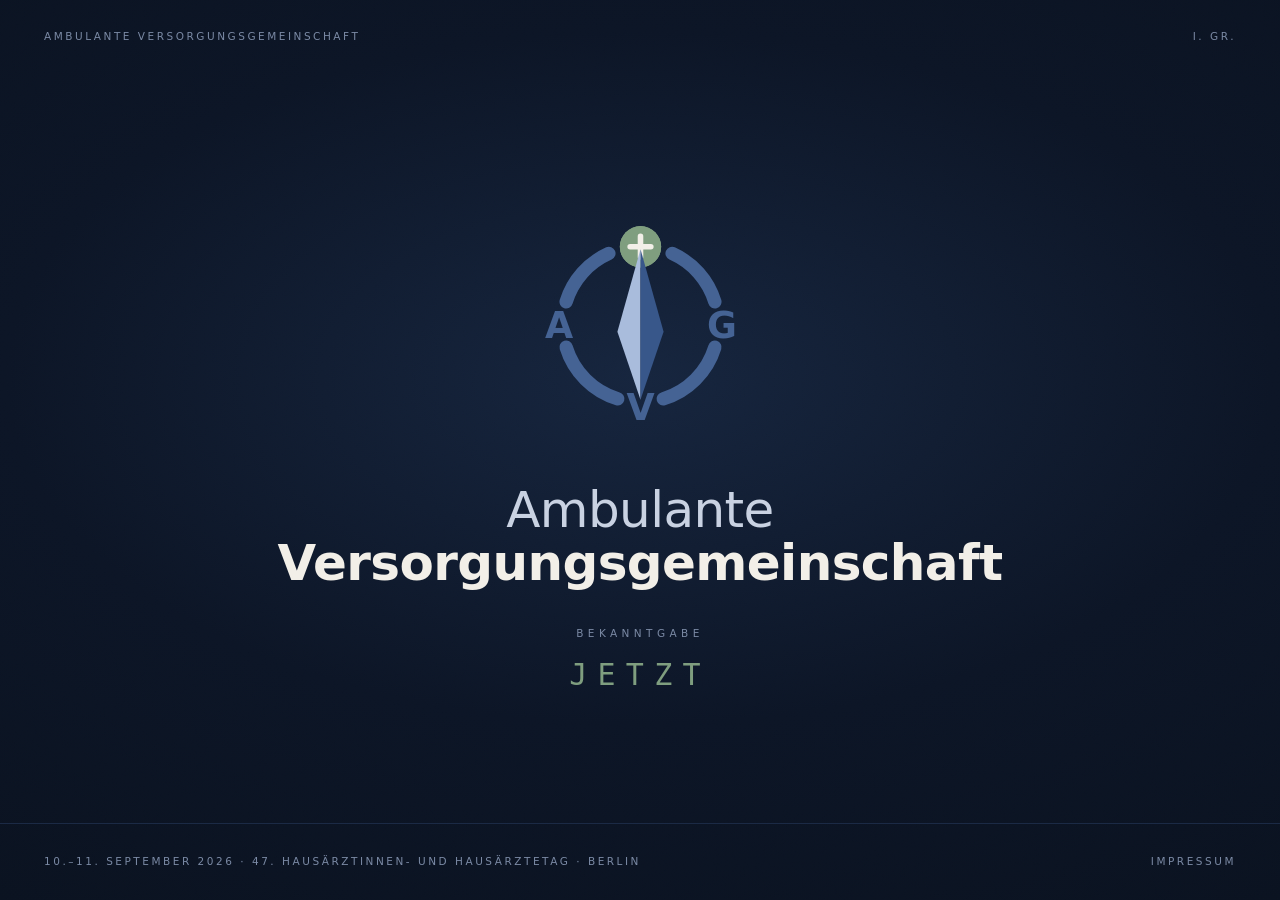
==== index.html @ 8fa72a60 "Deployment auf GitHub Pages, Vorschau-URLs angepasst Co-Authored-By: Claude Opus 5 <noreply@anthropi" ====
<!DOCTYPE html>
<html lang="de">
<head>
<meta charset="utf-8">
<meta name="viewport" content="width=device-width, initial-scale=1, viewport-fit=cover">
<title>Ambulante Versorgungsgemeinschaft</title>
<meta name="description" content="10. September 2026, Berlin.">
<meta name="theme-color" content="#0C1526">
<link rel="icon" href="favicon.svg" type="image/svg+xml">
<meta property="og:title" content="Ambulante Versorgungsgemeinschaft">
<meta property="og:description" content="10. September 2026, Berlin.">
<meta property="og:type" content="website">
<meta property="og:locale" content="de_DE">
<meta property="og:url" content="https://floyet89.github.io/avg-landing/">
<meta property="og:image" content="https://floyet89.github.io/avg-landing/og.png">
<meta property="og:image:width" content="1200">
<meta property="og:image:height" content="630">
<meta name="twitter:card" content="summary_large_image">
<style>
  :root{
    --navy-950:#0A1220;
    --navy-900:#0C1526;
    --navy-800:#132038;
    --navy-700:#1E3050;
    --navy-600:#2C4670;
    --steel:#6E86AE;
    --green:#7F9E7F;
    --cream:#F2EFE8;
    --dim:#7B8AA5;
    --rule:#1B2A45;
  }

  *{box-sizing:border-box;margin:0;padding:0}

  html{-webkit-text-size-adjust:100%}

  body{
    min-height:100dvh;
    background:var(--navy-900);
    color:var(--cream);
    font-family:system-ui,-apple-system,"Segoe UI",Roboto,"Helvetica Neue",Arial,sans-serif;
    display:flex;flex-direction:column;
    overflow-x:hidden;
    -webkit-font-smoothing:antialiased;
  }

  /* Vignette + Papierkorn, komplett lokal */
  body::before{
    content:"";position:fixed;inset:0;pointer-events:none;z-index:0;
    background:radial-gradient(ellipse 90% 70% at 50% 42%, #16253E 0%, var(--navy-900) 55%, var(--navy-950) 100%);
  }
  body::after{
    content:"";position:fixed;inset:0;pointer-events:none;z-index:1;
    opacity:.05;mix-blend-mode:overlay;
    background-image:url("data:image/svg+xml,%3Csvg xmlns='http://www.w3.org/2000/svg' width='160' height='160'%3E%3Cfilter id='n'%3E%3CfeTurbulence type='fractalNoise' baseFrequency='.9' numOctaves='3'/%3E%3C/filter%3E%3Crect width='160' height='160' filter='url(%23n)'/%3E%3C/svg%3E");
  }

  .meta{
    position:relative;z-index:2;
    display:flex;align-items:baseline;justify-content:space-between;gap:16px;
    padding:clamp(16px,3vw,30px) clamp(16px,4vw,44px);
    font-size:clamp(8.5px,1.05vw,10.5px);
    letter-spacing:.24em;text-transform:uppercase;color:var(--dim);
  }
  .meta a{color:inherit;text-decoration:none;border-bottom:1px solid transparent;transition:color .25s,border-color .25s}
  .meta a:hover,.meta a:focus-visible{color:var(--cream);border-bottom-color:var(--navy-600)}
  footer.meta{border-top:1px solid var(--rule);margin-top:auto;gap:26px}
  footer .ev{line-height:1.5}
  @media (min-width:861px){ footer .ev{white-space:nowrap} }
  .imp-btn{
    background:none;border:0;padding:0;cursor:pointer;color:inherit;
    font:inherit;font-size:inherit;letter-spacing:.24em;text-transform:uppercase;
    border-bottom:1px solid transparent;transition:color .25s,border-color .25s;white-space:nowrap;
  }
  .imp-btn:hover,.imp-btn:focus-visible{color:var(--cream);border-bottom-color:var(--navy-600)}

  .egg{cursor:pointer;transition:color .25s}
  .egg:hover{color:var(--steel)}

  main{
    position:relative;z-index:2;
    flex:1;display:flex;flex-direction:column;align-items:center;justify-content:center;
    gap:clamp(22px,4.2vh,44px);
    padding:clamp(20px,5vh,56px) 20px;
    text-align:center;
  }

  /* ---------- Kompass ---------- */
  .mark{width:clamp(172px,27vh,268px);height:auto;display:block;overflow:visible}
  .needle{transform-origin:100px 100px;animation:seek 9s ease-in-out infinite;cursor:pointer}
  .needle:hover .n-r{fill:#5A7FB8}
  @keyframes seek{
    0%,100%{transform:rotate(37deg)}
    28%{transform:rotate(43deg)}
    54%{transform:rotate(34.5deg)}
    76%{transform:rotate(40deg)}
  }
  .needle.spin{animation:spin 1.5s cubic-bezier(.14,.72,.16,1) 1 forwards}
  @keyframes spin{
    from{transform:rotate(37deg)}
    to{transform:rotate(1117deg)}
  }
  .plus-halo{transform-origin:100px 36px;animation:pulse 4.5s ease-in-out infinite}
  @keyframes pulse{
    0%,100%{opacity:.16;transform:scale(1)}
    50%{opacity:0;transform:scale(1.75)}
  }

  /* ---------- Wortmarke ---------- */
  .wordmark{
    line-height:1.06;letter-spacing:-.012em;
    font-size:clamp(25px,5.6vw,50px);
  }
  .wordmark .thin{display:block;font-weight:300;color:#C9D2E2}
  .wordmark .bold{display:block;font-weight:700;color:var(--cream)}

  /* ---------- Countdown ---------- */
  .label{
    font-size:clamp(8.5px,1.15vw,10.5px);letter-spacing:.42em;text-transform:uppercase;
    color:var(--dim);margin-bottom:clamp(12px,2vh,20px);
  }
  .clock{display:flex;align-items:flex-start;justify-content:center;gap:clamp(10px,2.6vw,30px)}
  .unit{display:flex;flex-direction:column;align-items:center;gap:9px;min-width:clamp(50px,9vw,86px)}
  .unit .num{
    font-family:ui-monospace,"Cascadia Mono","Segoe UI Mono","Roboto Mono",Menlo,Consolas,monospace;
    font-size:clamp(34px,8.2vw,74px);font-weight:400;
    letter-spacing:.02em;line-height:1;color:var(--cream);
    font-variant-numeric:tabular-nums;
  }
  .unit .cap{
    font-size:clamp(7.5px,1vw,9.5px);letter-spacing:.3em;text-transform:uppercase;color:var(--dim);
  }
  .sep{
    font-family:ui-monospace,monospace;
    font-size:clamp(28px,6.4vw,58px);line-height:1.05;color:var(--navy-600);
    align-self:flex-start;
  }
  .done{
    font-family:ui-monospace,monospace;letter-spacing:.34em;text-transform:uppercase;
    font-size:clamp(15px,3.4vw,30px);color:var(--green);
  }

  /* ---------- Overlays ---------- */
  .veil{
    position:fixed;inset:0;z-index:20;
    display:flex;align-items:center;justify-content:center;padding:20px;
    background:#060B14E6;
    opacity:0;visibility:hidden;transition:opacity .5s ease,visibility .5s;
  }
  .veil.on{opacity:1;visibility:visible}
  .veil .close{
    position:absolute;top:18px;right:20px;
    background:none;border:0;color:var(--dim);cursor:pointer;font:inherit;
    font-size:10px;letter-spacing:.24em;text-transform:uppercase;padding:8px;
  }
  .veil .close:hover{color:var(--cream)}

  /* Impressum-Panel */
  .panel{
    width:min(560px,100%);background:#101C31;border:1px solid #24375A;
    padding:clamp(28px,5vw,46px);
    transform:translateY(14px);transition:transform .5s cubic-bezier(.2,.8,.25,1);
    max-height:86vh;overflow-y:auto;text-align:left;
  }
  .veil.on .panel{transform:none}
  .panel h2{
    font-size:11px;font-weight:600;letter-spacing:.34em;text-transform:uppercase;
    color:var(--green);margin-bottom:26px;
  }
  .panel dl{display:grid;grid-template-columns:minmax(96px,auto) 1fr;gap:14px 22px;font-size:14px;line-height:1.6}
  .panel dt{
    font-size:9.5px;letter-spacing:.22em;text-transform:uppercase;color:var(--dim);
    padding-top:4px;
  }
  .panel dd{color:#D4DCE9}
  .panel .fine{
    margin-top:26px;padding-top:18px;border-top:1px solid #1E3050;
    font-size:12.5px;line-height:1.7;color:var(--dim);
  }
  .ph{
    display:inline-block;border-bottom:1px dashed #4A5F85;color:#93A8CB;
    font-family:ui-monospace,"Cascadia Mono",Consolas,monospace;font-size:.9em;
  }

  /* Geschwärzte Akte */
  .akte{
    width:min(660px,100%);background:var(--cream);color:#1A1A18;
    padding:clamp(26px,5vw,52px);
    font-family:Georgia,"Times New Roman",serif;font-size:clamp(14px,2.2vw,17px);line-height:2.1;
    box-shadow:0 30px 90px #0009;
    transform:translateY(14px) scale(.985);transition:transform .5s cubic-bezier(.2,.8,.25,1);
    max-height:86vh;overflow-y:auto;
  }
  .veil.on .akte{transform:none}
  .akte .head{
    display:flex;justify-content:space-between;gap:14px;
    font-family:ui-monospace,monospace;font-size:9.5px;letter-spacing:.22em;text-transform:uppercase;
    color:#6B6B63;border-bottom:1px solid #CFC9BB;padding-bottom:12px;margin-bottom:clamp(20px,3.4vw,32px);line-height:1.6;
  }
  .akte .foot{
    font-family:ui-monospace,monospace;font-size:9.5px;letter-spacing:.22em;text-transform:uppercase;
    color:#8C8579;border-top:1px solid #CFC9BB;padding-top:12px;margin-top:clamp(20px,3.4vw,32px);line-height:1.6;
  }
  .akte p+p{margin-top:1.1em}
  .rd{
    display:inline-block;position:relative;cursor:pointer;
    background:#12120F;color:transparent;border-radius:1px;
    padding:0 .28em;user-select:none;transition:background .45s ease,color .45s ease;
  }
  .rd:hover{background:#2E2E27}
  .rd.open{background:transparent;color:#1A1A18;cursor:default}

  /* Wartemarke */
  .ticket{
    width:min(430px,100%);background:var(--cream);color:#1A1A18;
    padding:clamp(24px,5vw,38px) clamp(20px,4vw,34px) clamp(18px,3vw,26px);
    text-align:center;box-shadow:0 30px 90px #0009;
    transform:translateY(-40px);transition:transform .6s cubic-bezier(.2,.9,.25,1);
    position:relative;
  }
  .veil.on .ticket{transform:none}
  .ticket::before,.ticket::after{
    content:"";position:absolute;top:50%;width:26px;height:26px;
    background:var(--navy-950);border-radius:50%;transform:translateY(-50%);
  }
  .ticket::before{left:-13px}
  .ticket::after{right:-13px}
  .ticket .t-top{font-family:ui-monospace,monospace;font-size:9.5px;letter-spacing:.26em;text-transform:uppercase;color:#7A736A}
  .ticket .t-nr{font-family:Georgia,"Times New Roman",serif;font-size:clamp(52px,13vw,76px);line-height:1.1;color:#A8322A;margin:.1em 0 .16em}
  .ticket .t-sub{font-family:ui-monospace,monospace;font-size:9.5px;letter-spacing:.26em;text-transform:uppercase;color:#7A736A}
  .ticket .t-cd{font-family:ui-monospace,monospace;font-size:clamp(12px,2.9vw,15px);letter-spacing:.13em;margin:.85em 0 .3em;color:#1A1A18}
  .ticket .t-date{font-family:ui-monospace,monospace;font-size:10px;letter-spacing:.2em;color:#7A736A}
  .ticket .code{
    display:flex;gap:2px;justify-content:center;align-items:flex-end;height:38px;margin-top:20px;
    border-top:1px dashed #C6BFB1;padding-top:18px;
  }
  .ticket .code i{display:block;background:#1A1A18;width:2px;height:100%}

  @media (max-width:560px){
    .clock{gap:6px}
    .sep{display:none}
    .unit{min-width:0;flex:1}
    footer.meta{flex-direction:column;align-items:flex-start;gap:7px}
    .akte{line-height:1.95}
  }

  @media (prefers-reduced-motion:reduce){
    .needle,.plus-halo{animation:none}
    .needle{transform:rotate(37deg)}
    *{transition-duration:.01ms!important}
  }
</style>
</head>
<body>

<header class="meta">
  <span>Ambulante Versorgungsgemeinschaft</span>
  <span>i.&nbsp;Gr.</span>
</header>

<main>

  <svg class="mark" viewBox="0 0 200 200" xmlns="http://www.w3.org/2000/svg" role="img" aria-label="Logo der Ambulanten Versorgungsgemeinschaft: ein Kompass, dessen Ring die Buchstaben A, V und G sowie ein grünes Pluszeichen trägt.">
    <g fill="none" stroke="#456394" stroke-width="11" stroke-linecap="round">
      <path d="M126.03 41.53 A64 64 0 0 1 161.20 81.29"/>
      <path d="M161.20 118.71 A64 64 0 0 1 118.71 161.20"/>
      <path d="M81.29 161.20 A64 64 0 0 1 38.80 118.71"/>
      <path d="M38.80 81.29 A64 64 0 0 1 73.97 41.53"/>
    </g>

    <g font-family="system-ui,-apple-system,'Segoe UI',Arial,sans-serif" font-weight="600"
       font-size="30" fill="#456394" text-anchor="middle" dominant-baseline="central">
      <text x="33" y="101">A</text>
      <text x="167" y="101">G</text>
      <text x="100" y="168">V</text>
    </g>

    <circle class="plus-halo" cx="100" cy="36" r="17" fill="#7F9E7F"/>
    <circle cx="100" cy="36" r="17" fill="#7F9E7F"/>
    <path d="M100 27.5 V44.5 M91.5 36 H108.5" stroke="#F2EFE8" stroke-width="4.6" stroke-linecap="round"/>

    <g class="needle" id="needle" tabindex="0" role="button"
       aria-label="Kompassnadel — anklicken">
      <path class="n-l" d="M100 38 L81 106 L100 162 Z" fill="#A9BCDC"/>
      <path class="n-r" d="M100 38 L119 106 L100 162 Z" fill="#38578A"/>
    </g>
  </svg>

  <h1 class="wordmark">
    <span class="thin">Ambulante</span>
    <span class="bold">Versorgungs&shy;gemeinschaft</span>
  </h1>

  <div>
    <div class="label" id="cdLabel">Bis zur Bekanntgabe</div>
    <div class="clock" id="clock" role="timer" aria-live="off">
      <div class="unit"><span class="num" id="d">--</span><span class="cap">Tage</span></div>
      <span class="sep">:</span>
      <div class="unit"><span class="num" id="h">--</span><span class="cap">Std</span></div>
      <span class="sep">:</span>
      <div class="unit"><span class="num" id="m">--</span><span class="cap">Min</span></div>
      <span class="sep">:</span>
      <div class="unit"><span class="num" id="s">--</span><span class="cap">Sek</span></div>
    </div>
  </div>

</main>

<footer class="meta">
  <div class="ev">10.–11. September 2026 · <span class="egg" id="egg47" role="button" tabindex="0" title="47">47.</span> Hausärztinnen- und Hausärztetag · Berlin</div>
  <button class="imp-btn" id="impBtn">Impressum</button>
</footer>

<!-- Impressum -->
<div class="veil" id="veilImp" role="dialog" aria-modal="true" aria-labelledby="impH">
  <button class="close" data-close>Schließen</button>
  <div class="panel">
    <h2 id="impH">Impressum</h2>
    <dl>
      <dt>Anbieter</dt>
      <dd>AVG Ambulante Versorgungsgemeinschaft GmbH i.&nbsp;Gr.<br>Ernst-Haeckel-Platz 5/6, 07745 Jena</dd>

      <dt>Geschäftsführer</dt>
      <dd>Christian Schmitz, Florian Bontrup</dd>

      <dt>Register</dt>
      <dd>Eintragung ins Handelsregister beantragt.</dd>

      <dt>Kontakt</dt>
      <dd><span class="ph">[E-Mail-Adresse]</span></dd>
    </dl>
    <p class="fine">
      Diese Seite setzt keine Cookies, misst nichts und lädt nichts von Dritten.
      Beim Aufruf protokolliert der Hoster technisch notwendige Zugriffsdaten
      (Art. 6 Abs. 1 lit. f DSGVO).
    </p>
  </div>
</div>

<!-- Easteregg 1: die geschwärzte Akte -->
<div class="veil" id="veilAkte" role="dialog" aria-modal="true" aria-label="Vertrauliches Dokument">
  <button class="close" data-close>Schließen</button>
  <div class="akte">
    <div class="head"><span>Ambulante Versorgungsgemeinschaft</span><span>Vertraulich</span></div>
    <p>Die <span class="rd">Gemeinschaft</span> zur Entlastung der <span class="rd">Hausarztpraxen</span> wird am <span class="rd">10.09.2026</span> erstmals vorgestellt.</p>
    <p>Alle <span class="rd">weiteren Angaben</span> sind bis dahin unter Verschluss zu halten.</p>
    <p>Ort der Bekanntgabe: <span class="rd">Hausärztetag</span>, Berlin.</p>
    <div class="foot">Freigabe in <span id="akteCd">--:--:--:--</span></div>
  </div>
</div>

<!-- Easteregg 2: die Wartemarke -->
<div class="veil" id="veilTicket" role="dialog" aria-modal="true" aria-label="Wartemarke Nummer 47">
  <button class="close" data-close>Schließen</button>
  <div class="ticket">
    <div class="t-top">Bitte ziehen Sie eine Nummer</div>
    <div class="t-nr">Nr. 47</div>
    <div class="t-sub">Ihr Aufruf erfolgt in</div>
    <div class="t-cd" id="ticketCd">--&nbsp;Tage · --&nbsp;Std · --&nbsp;Min · --&nbsp;Sek</div>
    <div class="t-date">10.09.2026 · 09:00 Uhr</div>
    <div class="code" id="barcode"></div>
  </div>
</div>

<script>
(function(){
  "use strict";

  // Bekanntgabe: 10. September 2026, 09:00 Uhr MESZ
  var TARGET = new Date("2026-09-10T09:00:00+02:00").getTime();

  var el = function(id){ return document.getElementById(id); };
  var pad = function(n){ return String(n).padStart(2,"0"); };

  var d=el("d"), h=el("h"), m=el("m"), s=el("s");
  var clock=el("clock"), label=el("cdLabel");
  var akteCd=el("akteCd"), ticketCd=el("ticketCd");
  var over=false;

  function tick(){
    var left = TARGET - Date.now();

    if(left<=0){
      if(!over){
        over=true;
        clock.innerHTML='<div class="done">Jetzt</div>';
        label.textContent="Bekanntgabe";
      }
      akteCd.textContent="00:00:00:00";
      ticketCd.textContent="Sie sind an der Reihe";
      return;
    }

    var sec=Math.floor(left/1000);
    var dd=Math.floor(sec/86400),
        hh=Math.floor(sec%86400/3600),
        mm=Math.floor(sec%3600/60),
        ss=sec%60;

    d.textContent=pad(dd); h.textContent=pad(hh);
    m.textContent=pad(mm); s.textContent=pad(ss);

    akteCd.textContent=pad(dd)+":"+pad(hh)+":"+pad(mm)+":"+pad(ss);
    ticketCd.innerHTML=dd+" Tage · "+pad(hh)+" Std · "+pad(mm)+" Min · "+pad(ss)+" Sek";
  }
  tick();
  setInterval(tick,1000);

  /* ---------- Overlays ---------- */
  function open(v){
    v.classList.add("on");
    document.body.style.overflow="hidden";
    v.querySelector("[data-close]").focus();
  }
  function shut(v){
    v.classList.remove("on");
    document.body.style.overflow="";
  }
  document.querySelectorAll(".veil").forEach(function(v){
    v.addEventListener("click",function(e){
      if(e.target===v || e.target.hasAttribute("data-close")) shut(v);
    });
  });
  document.addEventListener("keydown",function(e){
    if(e.key==="Escape") document.querySelectorAll(".veil.on").forEach(shut);
  });

  /* ---------- Easteregg 1: Nadel anklicken -> geschwärzte Akte ---------- */
  var needle=el("needle"), veilAkte=el("veilAkte");

  function spin(){
    needle.classList.remove("spin");
    void needle.getBoundingClientRect();
    needle.classList.add("spin");
    setTimeout(function(){ open(veilAkte); },820);
    setTimeout(function(){ needle.classList.remove("spin"); },1700);
  }
  needle.addEventListener("click",spin);
  needle.addEventListener("keydown",function(e){
    if(e.key==="Enter"||e.key===" "){ e.preventDefault(); spin(); }
  });

  // Schwärzungen einzeln aufdecken
  document.querySelectorAll(".rd").forEach(function(r){
    r.addEventListener("click",function(){ r.classList.add("open"); });
  });

  /* ---------- Easteregg 2: "47" tippen oder im Footer antippen ---------- */
  var veilTicket=el("veilTicket");

  // Barcode einmalig, deterministisch aus "AVG47"
  (function(){
    var bar=el("barcode"), seed=4711, html="";
    for(var i=0;i<58;i++){
      seed=(seed*1103515245+12345)%2147483648;
      var w=1+(seed>>16)%3, hgt=55+(seed>>8)%45;
      html+='<i style="width:'+w+'px;height:'+hgt+'%"></i>';
    }
    bar.innerHTML=html;
  })();

  function ticket(){ open(veilTicket); }

  var eggBtn=el("egg47");
  eggBtn.addEventListener("click",ticket);
  eggBtn.addEventListener("keydown",function(e){
    if(e.key==="Enter"||e.key===" "){ e.preventDefault(); ticket(); }
  });

  /* ---------- Impressum ---------- */
  el("impBtn").addEventListener("click",function(){ open(el("veilImp")); });

  var typed="";
  document.addEventListener("keydown",function(e){
    if(e.key.length!==1) return;
    typed=(typed+e.key).slice(-2);
    if(typed==="47"){ typed=""; ticket(); }
  });

  console.log("%cAmbulante Versorgungsgemeinschaft","color:#7F9E7F;font:600 14px system-ui");
  console.log("%cDie Nadel weiß mehr. Und 47 ist keine zufällige Zahl.","color:#6E86AE;font:12px ui-monospace,monospace");
})();
</script>

</body>
</html>
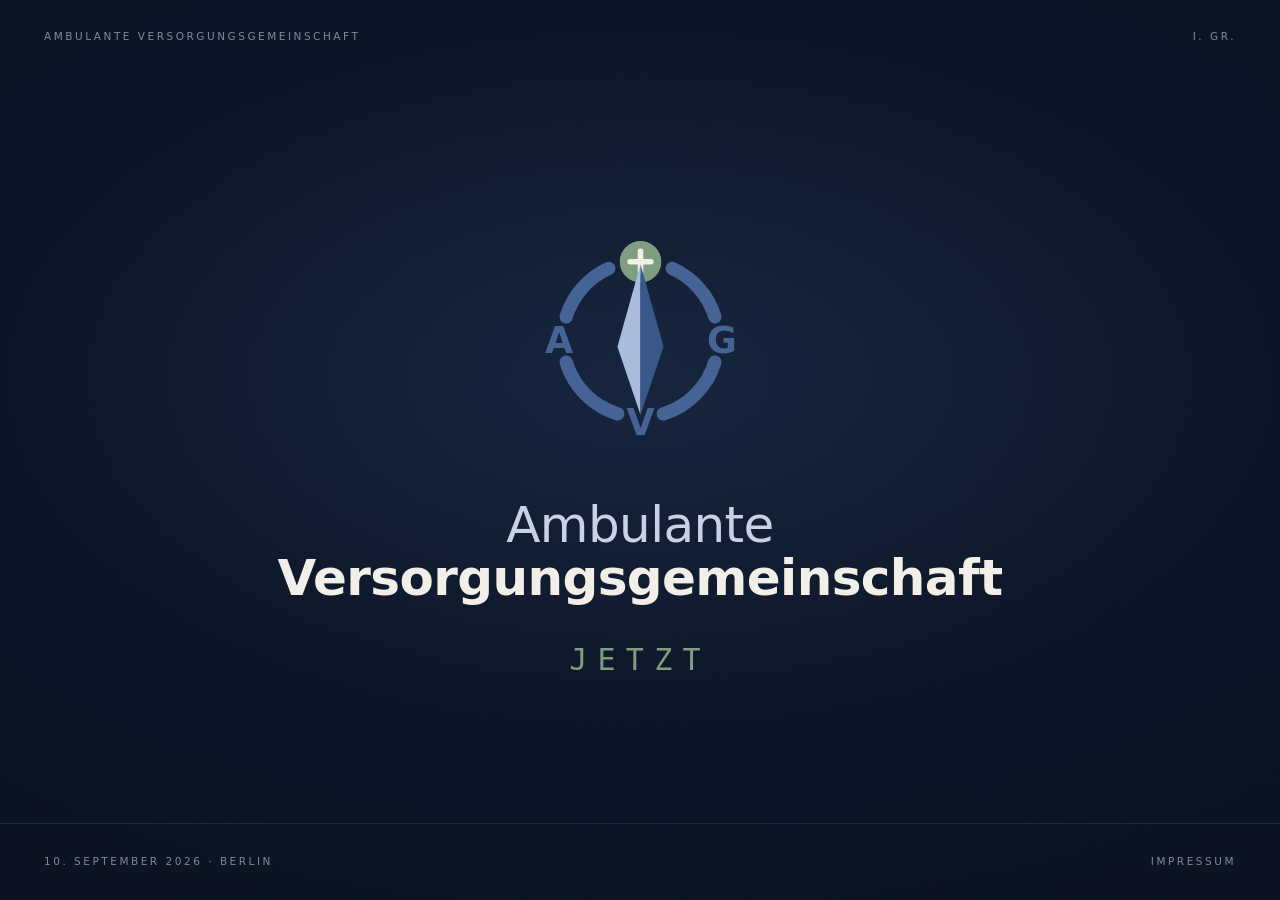
==== commit b9c050b5: "Textänderungen: Label raus, Datum gekürzt, Akte angepasst - "Bis zur Bekanntgabe" entfernt, Countdow" ====
--- a/index.html
+++ b/index.html
@@ -11,8 +11,8 @@
 <meta property="og:description" content="10. September 2026, Berlin.">
 <meta property="og:type" content="website">
 <meta property="og:locale" content="de_DE">
-<meta property="og:url" content="https://floyet89.github.io/avg-landing/">
-<meta property="og:image" content="https://floyet89.github.io/avg-landing/og.png">
+<meta property="og:url" content="https://www.ambulante-versorgungsgemeinschaft.de/">
+<meta property="og:image" content="https://www.ambulante-versorgungsgemeinschaft.de/og.png">
 <meta property="og:image:width" content="1200">
 <meta property="og:image:height" content="630">
 <meta name="twitter:card" content="summary_large_image">
@@ -74,9 +74,6 @@
   }
   .imp-btn:hover,.imp-btn:focus-visible{color:var(--cream);border-bottom-color:var(--navy-600)}
 
-  .egg{cursor:pointer;transition:color .25s}
-  .egg:hover{color:var(--steel)}
-
   main{
     position:relative;z-index:2;
     flex:1;display:flex;flex-direction:column;align-items:center;justify-content:center;
@@ -100,6 +97,7 @@
     from{transform:rotate(37deg)}
     to{transform:rotate(1117deg)}
   }
+  .plus{cursor:pointer}
   .plus-halo{transform-origin:100px 36px;animation:pulse 4.5s ease-in-out infinite}
   @keyframes pulse{
     0%,100%{opacity:.16;transform:scale(1)}
@@ -177,10 +175,8 @@
     margin-top:26px;padding-top:18px;border-top:1px solid #1E3050;
     font-size:12.5px;line-height:1.7;color:var(--dim);
   }
-  .ph{
-    display:inline-block;border-bottom:1px dashed #4A5F85;color:#93A8CB;
-    font-family:ui-monospace,"Cascadia Mono",Consolas,monospace;font-size:.9em;
-  }
+  .panel a{color:#9FB6DC;text-decoration:none;border-bottom:1px solid #2C4670;transition:color .25s,border-color .25s}
+  .panel a:hover,.panel a:focus-visible{color:var(--cream);border-bottom-color:var(--steel)}
 
   /* Geschwärzte Akte */
   .akte{
@@ -209,6 +205,8 @@
   }
   .rd:hover{background:#2E2E27}
   .rd.open{background:transparent;color:#1A1A18;cursor:default}
+  .rd.locked{cursor:default}
+  .rd.locked:hover{background:#12120F}
 
   /* Wartemarke */
   .ticket{
@@ -275,9 +273,11 @@
       <text x="100" y="168">V</text>
     </g>
 
-    <circle class="plus-halo" cx="100" cy="36" r="17" fill="#7F9E7F"/>
-    <circle cx="100" cy="36" r="17" fill="#7F9E7F"/>
-    <path d="M100 27.5 V44.5 M91.5 36 H108.5" stroke="#F2EFE8" stroke-width="4.6" stroke-linecap="round"/>
+    <g class="plus" id="eggPlus" tabindex="0" role="button" aria-label="Pluszeichen im Signet — anklicken">
+      <circle class="plus-halo" cx="100" cy="36" r="17" fill="#7F9E7F"/>
+      <circle cx="100" cy="36" r="17" fill="#7F9E7F"/>
+      <path d="M100 27.5 V44.5 M91.5 36 H108.5" stroke="#F2EFE8" stroke-width="4.6" stroke-linecap="round"/>
+    </g>
 
     <g class="needle" id="needle" tabindex="0" role="button"
        aria-label="Kompassnadel — anklicken">
@@ -292,7 +292,6 @@
   </h1>
 
   <div>
-    <div class="label" id="cdLabel">Bis zur Bekanntgabe</div>
     <div class="clock" id="clock" role="timer" aria-live="off">
       <div class="unit"><span class="num" id="d">--</span><span class="cap">Tage</span></div>
       <span class="sep">:</span>
@@ -307,7 +306,7 @@
 </main>
 
 <footer class="meta">
-  <div class="ev">10.–11. September 2026 · <span class="egg" id="egg47" role="button" tabindex="0" title="47">47.</span> Hausärztinnen- und Hausärztetag · Berlin</div>
+  <div class="ev">10. September 2026 · Berlin</div>
   <button class="imp-btn" id="impBtn">Impressum</button>
 </footer>
 
@@ -327,7 +326,10 @@
       <dd>Eintragung ins Handelsregister beantragt.</dd>
 
       <dt>Kontakt</dt>
-      <dd><span class="ph">[E-Mail-Adresse]</span></dd>
+      <dd>
+        <a href="mailto:info@zollsoft.de">info@zollsoft.de</a><br>
+        <a href="mailto:info@docyet.com">info@docyet.com</a>
+      </dd>
     </dl>
     <p class="fine">
       Diese Seite setzt keine Cookies, misst nichts und lädt nichts von Dritten.
@@ -342,9 +344,9 @@
   <button class="close" data-close>Schließen</button>
   <div class="akte">
     <div class="head"><span>Ambulante Versorgungsgemeinschaft</span><span>Vertraulich</span></div>
-    <p>Die <span class="rd">Gemeinschaft</span> zur Entlastung der <span class="rd">Hausarztpraxen</span> wird am <span class="rd">10.09.2026</span> erstmals vorgestellt.</p>
+    <p>Die <span class="rd">Gemeinschaft</span> zur Entlastung der <span class="rd">ambulanten Versorgung</span> wird am <span class="rd">10.09.2026</span> erstmals vorgestellt.</p>
     <p>Alle <span class="rd">weiteren Angaben</span> sind bis dahin unter Verschluss zu halten.</p>
-    <p>Ort der Bekanntgabe: <span class="rd">Hausärztetag</span>, Berlin.</p>
+    <p>Ort der Bekanntgabe: <span class="rd locked">Hausärztetag</span>, Berlin.</p>
     <div class="foot">Freigabe in <span id="akteCd">--:--:--:--</span></div>
   </div>
 </div>
@@ -373,7 +375,7 @@
   var pad = function(n){ return String(n).padStart(2,"0"); };
 
   var d=el("d"), h=el("h"), m=el("m"), s=el("s");
-  var clock=el("clock"), label=el("cdLabel");
+  var clock=el("clock");
   var akteCd=el("akteCd"), ticketCd=el("ticketCd");
   var over=false;
 
@@ -384,7 +386,6 @@
       if(!over){
         over=true;
         clock.innerHTML='<div class="done">Jetzt</div>';
-        label.textContent="Bekanntgabe";
       }
       akteCd.textContent="00:00:00:00";
       ticketCd.textContent="Sie sind an der Reihe";
@@ -440,8 +441,8 @@
     if(e.key==="Enter"||e.key===" "){ e.preventDefault(); spin(); }
   });
 
-  // Schwärzungen einzeln aufdecken
-  document.querySelectorAll(".rd").forEach(function(r){
+  // Schwärzungen einzeln aufdecken. "locked" bleibt schwarz.
+  document.querySelectorAll(".rd:not(.locked)").forEach(function(r){
     r.addEventListener("click",function(){ r.classList.add("open"); });
   });
 
@@ -461,9 +462,9 @@
 
   function ticket(){ open(veilTicket); }
 
-  var eggBtn=el("egg47");
-  eggBtn.addEventListener("click",ticket);
-  eggBtn.addEventListener("keydown",function(e){
+  var eggPlus=el("eggPlus");
+  eggPlus.addEventListener("click",ticket);
+  eggPlus.addEventListener("keydown",function(e){
     if(e.key==="Enter"||e.key===" "){ e.preventDefault(); ticket(); }
   });
 
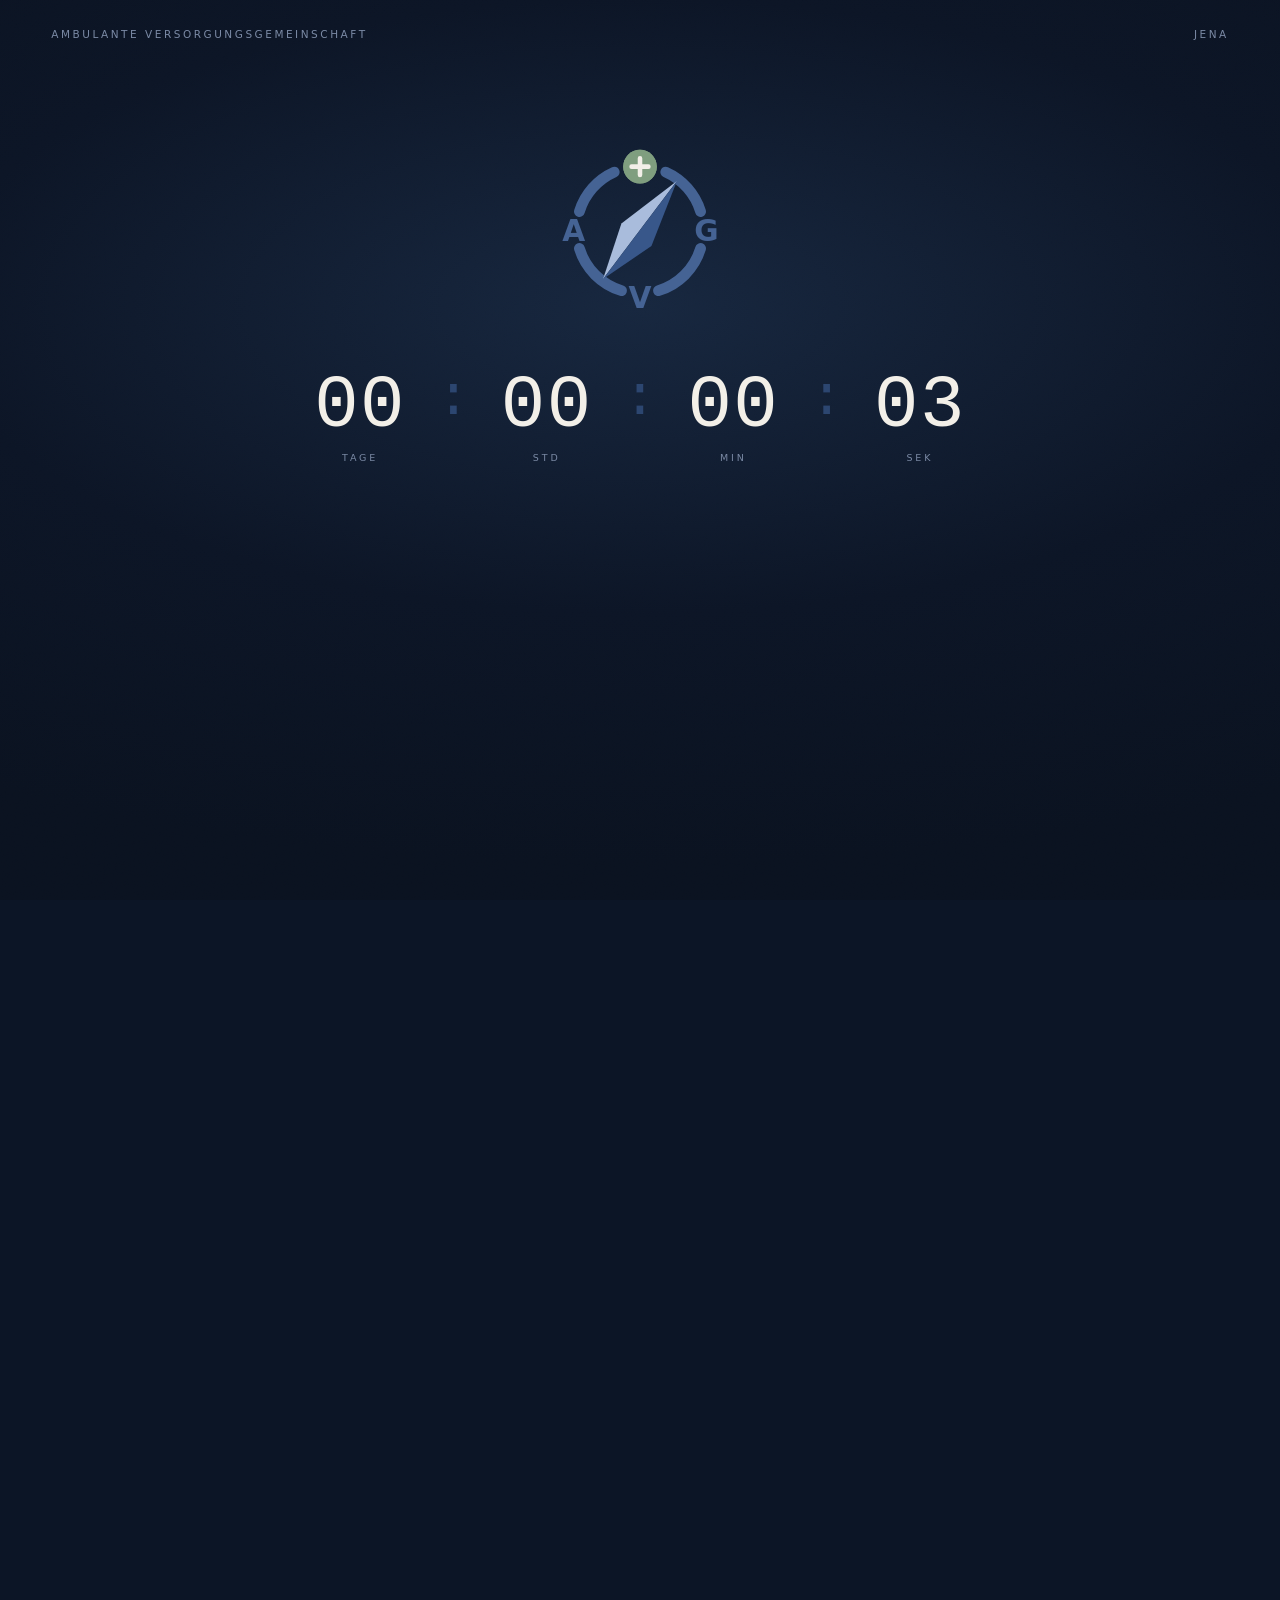
==== commit 31188c69: "Version 2: Countdown auf 11:00, Enthüllung, Glaubenssätze Die Seite rechnet selbst gegen den 10.09.2" ====
--- a/index.html
+++ b/index.html
@@ -4,11 +4,11 @@
 <meta charset="utf-8">
 <meta name="viewport" content="width=device-width, initial-scale=1, viewport-fit=cover">
 <title>Ambulante Versorgungsgemeinschaft</title>
-<meta name="description" content="10. September 2026, Berlin.">
+<meta name="description" content="Wir bauen gemeinsam an der Primärversorgung von morgen.">
 <meta name="theme-color" content="#0C1526">
 <link rel="icon" href="favicon.svg" type="image/svg+xml">
 <meta property="og:title" content="Ambulante Versorgungsgemeinschaft">
-<meta property="og:description" content="10. September 2026, Berlin.">
+<meta property="og:description" content="Wir bauen gemeinsam an der Primärversorgung von morgen.">
 <meta property="og:type" content="website">
 <meta property="og:locale" content="de_DE">
 <meta property="og:url" content="https://www.ambulante-versorgungsgemeinschaft.de/">
@@ -20,18 +20,19 @@
   :root{
     --navy-950:#0A1220;
     --navy-900:#0C1526;
-    --navy-800:#132038;
     --navy-700:#1E3050;
     --navy-600:#2C4670;
     --steel:#6E86AE;
     --green:#7F9E7F;
+    --green-hell:#A8C5A8;
     --cream:#F2EFE8;
     --dim:#7B8AA5;
     --rule:#1B2A45;
+    --card:#101C31;
+    --card-line:#22334F;
   }
 
   *{box-sizing:border-box;margin:0;padding:0}
-
   html{-webkit-text-size-adjust:100%}
 
   body{
@@ -40,33 +41,28 @@
     color:var(--cream);
     font-family:system-ui,-apple-system,"Segoe UI",Roboto,"Helvetica Neue",Arial,sans-serif;
     display:flex;flex-direction:column;
-    overflow-x:hidden;
     -webkit-font-smoothing:antialiased;
   }
-
-  /* Vignette + Papierkorn, komplett lokal */
+  body.laeuft{overflow:hidden;height:100dvh}
+
   body::before{
     content:"";position:fixed;inset:0;pointer-events:none;z-index:0;
-    background:radial-gradient(ellipse 90% 70% at 50% 42%, #16253E 0%, var(--navy-900) 55%, var(--navy-950) 100%);
+    background:radial-gradient(ellipse 100% 62% at 50% 34%, #17273F 0%, var(--navy-900) 55%, var(--navy-950) 100%);
   }
   body::after{
     content:"";position:fixed;inset:0;pointer-events:none;z-index:1;
-    opacity:.05;mix-blend-mode:overlay;
+    opacity:.045;mix-blend-mode:overlay;
     background-image:url("data:image/svg+xml,%3Csvg xmlns='http://www.w3.org/2000/svg' width='160' height='160'%3E%3Cfilter id='n'%3E%3CfeTurbulence type='fractalNoise' baseFrequency='.9' numOctaves='3'/%3E%3C/filter%3E%3Crect width='160' height='160' filter='url(%23n)'/%3E%3C/svg%3E");
   }
 
   .meta{
-    position:relative;z-index:2;
-    display:flex;align-items:baseline;justify-content:space-between;gap:16px;
-    padding:clamp(16px,3vw,30px) clamp(16px,4vw,44px);
+    position:relative;z-index:3;
+    display:flex;align-items:baseline;justify-content:space-between;gap:26px;
+    padding:clamp(16px,3vw,28px) clamp(18px,4vw,52px);
     font-size:clamp(8.5px,1.05vw,10.5px);
     letter-spacing:.24em;text-transform:uppercase;color:var(--dim);
   }
-  .meta a{color:inherit;text-decoration:none;border-bottom:1px solid transparent;transition:color .25s,border-color .25s}
-  .meta a:hover,.meta a:focus-visible{color:var(--cream);border-bottom-color:var(--navy-600)}
-  footer.meta{border-top:1px solid var(--rule);margin-top:auto;gap:26px}
-  footer .ev{line-height:1.5}
-  @media (min-width:861px){ footer .ev{white-space:nowrap} }
+  footer.meta{border-top:1px solid var(--rule);margin-top:auto;transition:opacity .8s ease}
   .imp-btn{
     background:none;border:0;padding:0;cursor:pointer;color:inherit;
     font:inherit;font-size:inherit;letter-spacing:.24em;text-transform:uppercase;
@@ -74,147 +70,201 @@
   }
   .imp-btn:hover,.imp-btn:focus-visible{color:var(--cream);border-bottom-color:var(--navy-600)}
 
-  main{
-    position:relative;z-index:2;
-    flex:1;display:flex;flex-direction:column;align-items:center;justify-content:center;
-    gap:clamp(22px,4.2vh,44px);
-    padding:clamp(20px,5vh,56px) 20px;
-    text-align:center;
-  }
-
-  /* ---------- Kompass ---------- */
-  .mark{width:clamp(172px,27vh,268px);height:auto;display:block;overflow:visible}
-  .needle{transform-origin:100px 100px;animation:seek 9s ease-in-out infinite;cursor:pointer}
-  .needle:hover .n-r{fill:#5A7FB8}
-  @keyframes seek{
+  main{position:relative;z-index:2;flex:1;width:min(1180px,100%);margin:0 auto;padding:0 clamp(18px,4vw,52px)}
+
+  /* ============================== Bühne ============================== */
+  .buehne{
+    min-height:calc(100dvh - 150px);
+    display:flex;flex-direction:column;align-items:center;justify-content:center;
+    text-align:center;gap:clamp(24px,4.5vh,46px);
+    padding:clamp(24px,5vh,50px) 0;
+  }
+
+  .mark{width:clamp(150px,22vh,230px);height:auto;display:block;overflow:visible}
+  .needle{transform-origin:100px 100px;transform:rotate(37deg);animation:suchen 9s ease-in-out infinite}
+  @keyframes suchen{
     0%,100%{transform:rotate(37deg)}
     28%{transform:rotate(43deg)}
     54%{transform:rotate(34.5deg)}
     76%{transform:rotate(40deg)}
   }
-  .needle.spin{animation:spin 1.5s cubic-bezier(.14,.72,.16,1) 1 forwards}
-  @keyframes spin{
-    from{transform:rotate(37deg)}
-    to{transform:rotate(1117deg)}
-  }
-  .plus{cursor:pointer}
-  .plus-halo{transform-origin:100px 36px;animation:pulse 4.5s ease-in-out infinite}
-  @keyframes pulse{
+
+  /* Erst trudeln, dann einrasten: vier Umdrehungen mit kleinem Überschwinger. */
+  .needle.dreht{animation:nadelDreht 2.9s linear forwards}
+  @keyframes nadelDreht{
+    0%  {transform:rotate(37deg)}
+    7%  {transform:rotate(128deg)}
+    18% {transform:rotate(430deg)}
+    34% {transform:rotate(840deg)}
+    52% {transform:rotate(1150deg)}
+    70% {transform:rotate(1330deg)}
+    84% {transform:rotate(1418deg)}
+    92% {transform:rotate(1453deg)}
+    100%{transform:rotate(1440deg)}
+  }
+
+  .plus-gruppe{transform-origin:100px 36px}
+  .plus-halo{transform-origin:100px 36px;animation:atmen 4.5s ease-in-out infinite}
+  @keyframes atmen{
     0%,100%{opacity:.16;transform:scale(1)}
     50%{opacity:0;transform:scale(1.75)}
   }
-
-  /* ---------- Wortmarke ---------- */
-  .wordmark{
-    line-height:1.06;letter-spacing:-.012em;
-    font-size:clamp(25px,5.6vw,50px);
-  }
-  .wordmark .thin{display:block;font-weight:300;color:#C9D2E2}
-  .wordmark .bold{display:block;font-weight:700;color:var(--cream)}
-
-  /* ---------- Countdown ---------- */
-  .label{
-    font-size:clamp(8.5px,1.15vw,10.5px);letter-spacing:.42em;text-transform:uppercase;
-    color:var(--dim);margin-bottom:clamp(12px,2vh,20px);
-  }
-  .clock{display:flex;align-items:flex-start;justify-content:center;gap:clamp(10px,2.6vw,30px)}
-  .unit{display:flex;flex-direction:column;align-items:center;gap:9px;min-width:clamp(50px,9vw,86px)}
-  .unit .num{
+  body.p-fertig .plus-gruppe{cursor:pointer}
+  body.p-schluss .plus-gruppe{animation:plusPuls .9s ease-out 2.55s}
+  @keyframes plusPuls{ 0%{transform:scale(1)} 30%{transform:scale(1.32)} 100%{transform:scale(1)} }
+
+  /* Uhr */
+  .uhr{display:flex;align-items:flex-start;justify-content:center;gap:clamp(10px,2.6vw,30px)}
+  .einheit{display:flex;flex-direction:column;align-items:center;gap:9px;min-width:clamp(50px,9vw,86px)}
+  .zahl{
     font-family:ui-monospace,"Cascadia Mono","Segoe UI Mono","Roboto Mono",Menlo,Consolas,monospace;
-    font-size:clamp(34px,8.2vw,74px);font-weight:400;
-    letter-spacing:.02em;line-height:1;color:var(--cream);
-    font-variant-numeric:tabular-nums;
-  }
-  .unit .cap{
-    font-size:clamp(7.5px,1vw,9.5px);letter-spacing:.3em;text-transform:uppercase;color:var(--dim);
-  }
-  .sep{
-    font-family:ui-monospace,monospace;
-    font-size:clamp(28px,6.4vw,58px);line-height:1.05;color:var(--navy-600);
-    align-self:flex-start;
-  }
-  .done{
-    font-family:ui-monospace,monospace;letter-spacing:.34em;text-transform:uppercase;
-    font-size:clamp(15px,3.4vw,30px);color:var(--green);
-  }
-
-  /* ---------- Overlays ---------- */
+    font-size:clamp(34px,8.2vw,74px);font-weight:400;letter-spacing:.02em;line-height:1;
+    color:var(--cream);font-variant-numeric:tabular-nums;
+  }
+  .zahl.tickt{animation:tick .5s ease-out}
+  @keyframes tick{
+    0%{transform:scale(1.2);color:var(--green-hell)}
+    100%{transform:scale(1);color:var(--cream)}
+  }
+  .kap{font-size:clamp(7.5px,1vw,9.5px);letter-spacing:.3em;text-transform:uppercase;color:var(--dim)}
+  .doppel{
+    font-family:ui-monospace,monospace;font-size:clamp(28px,6.4vw,58px);line-height:1.05;
+    color:var(--navy-600);align-self:flex-start;
+  }
+
+  /* Claim */
+  .claim{
+    font-size:clamp(24px,3.9vw,45px);font-weight:300;line-height:1.24;letter-spacing:-.018em;
+    color:#C9D2E2;max-width:24ch;text-wrap:balance;
+    opacity:0;transform:translateY(14px);
+  }
+  .claim em{font-style:normal;font-weight:700;color:var(--green-hell);letter-spacing:.03em;text-transform:uppercase}
+  .claim b{font-weight:700;color:var(--cream)}
+  .uhr,.claim{transition:opacity .7s ease,transform .7s cubic-bezier(.2,.8,.25,1)}
+
+  .weiter{
+    font-size:10px;letter-spacing:.26em;text-transform:uppercase;color:var(--dim);
+    opacity:0;transition:opacity .8s ease;
+    display:flex;flex-direction:column;align-items:center;gap:10px;
+  }
+
+  body:not(.p-claim):not(.p-fertig) .claim{opacity:0;transform:translateY(14px);pointer-events:none}
+  body.p-claim .claim,body.p-fertig .claim{opacity:1;transform:none}
+  body.p-claim .uhr,body.p-fertig .uhr{opacity:0;transform:translateY(-10px);position:absolute;pointer-events:none}
+  body.p-fertig .weiter{opacity:1}
+
+  .inhalt{opacity:0;transform:translateY(22px);transition:opacity .9s ease,transform .9s cubic-bezier(.2,.8,.25,1)}
+  body.p-fertig .inhalt{opacity:1;transform:none}
+  body:not(.p-fertig) .inhalt{pointer-events:none}
+  body:not(.p-fertig) footer.meta{opacity:0;pointer-events:none}
+
+  .blitz{position:fixed;inset:0;z-index:4;pointer-events:none;background:#A8C5A8;opacity:0;mix-blend-mode:screen}
+  body.p-schluss .blitz{animation:blitzen 1.2s ease-out 2.4s}
+  @keyframes blitzen{ 0%{opacity:0} 22%{opacity:.13} 100%{opacity:0} }
+
+  /* ===================== Die Raute als Stilelement ===================== */
+  /* Dieselbe Silhouette wie die Kompassnadel. Ein Klick lässt sie drehen. */
+  .raute{
+    display:block;width:13px;height:23px;
+    background:var(--green);
+    clip-path:polygon(50% 0%, 100% 64%, 50% 100%, 0% 64%);
+    cursor:pointer;
+    transition:transform .9s cubic-bezier(.18,.75,.2,1), background .3s ease;
+  }
+  .raute:hover{background:var(--green-hell)}
+
+  /* ============================= Fragen ============================= */
+  .fragen{padding:clamp(40px,8vh,88px) 0 clamp(30px,5vh,54px)}
+  .fragen-kopf{
+    font-size:clamp(8.5px,1.05vw,10.5px);letter-spacing:.34em;text-transform:uppercase;
+    color:var(--green);margin-bottom:clamp(22px,3.6vh,34px);text-align:center;
+  }
+  .gitter{display:grid;grid-template-columns:repeat(3,1fr);gap:clamp(12px,1.5vw,18px)}
+  @media (max-width:940px){ .gitter{grid-template-columns:repeat(2,1fr)} }
+  @media (max-width:620px){ .gitter{grid-template-columns:1fr} }
+
+  .kachel{
+    display:flex;flex-direction:column;
+    background:var(--card);border:1px solid var(--card-line);
+    padding:clamp(22px,2.3vw,30px);
+    transition:border-color .3s ease,background .3s ease,transform .3s ease;
+  }
+  .kachel:hover{border-color:#3A5480;background:#12203A;transform:translateY(-3px)}
+  .kachel:hover .glaube{color:var(--cream)}
+  .frage{font-size:clamp(16px,1.6vw,19px);line-height:1.38;color:var(--cream);letter-spacing:-.006em}
+  .antwortblock{margin-top:auto;padding-top:clamp(16px,2vw,22px)}
+  .antwortblock .raute{margin-bottom:14px}
+  .glaube{font-size:clamp(13.5px,1.35vw,15.5px);line-height:1.6;color:#9FB0CA;transition:color .3s ease}
+
+  .kachel-offen{border-color:#3A5480;background:#12203A;grid-column:span 2}
+  @media (max-width:620px){ .kachel-offen{grid-column:span 1} }
+  .mitmach{margin-top:auto;padding-top:clamp(16px,2vw,22px);display:flex;flex-direction:column;gap:12px}
+  .mitmach textarea{
+    width:100%;background:var(--navy-900);border:1px solid var(--card-line);border-radius:2px;
+    color:var(--cream);font:inherit;font-size:14px;line-height:1.5;padding:11px 13px;
+    resize:vertical;min-height:76px;transition:border-color .25s;
+  }
+  .mitmach textarea:focus{outline:none;border-color:var(--green)}
+  .mitmach textarea::placeholder{color:#63748F}
+  .mitmach button{
+    align-self:flex-start;background:var(--green);color:#0C1526;border:0;border-radius:2px;
+    font:inherit;font-weight:600;font-size:11.5px;letter-spacing:.16em;text-transform:uppercase;
+    padding:11px 20px;cursor:pointer;transition:background .25s;
+  }
+  .mitmach button:hover{background:var(--green-hell)}
+  .mitmach .hinweis{font-size:11px;line-height:1.5;color:var(--dim)}
+
+  .nachtrag{
+    text-align:center;padding:0 0 clamp(46px,8vh,86px);
+    font-size:clamp(13.5px,1.5vw,16px);line-height:1.75;color:var(--dim);
+  }
+  .koeder{
+    cursor:pointer;color:#9FB0CA;
+    border-bottom:1px dotted #3A5480;transition:color .25s,border-color .25s;
+  }
+  .koeder:hover{color:var(--cream);border-bottom-color:var(--steel)}
+
+  /* ============================ Overlays ============================ */
   .veil{
     position:fixed;inset:0;z-index:20;
     display:flex;align-items:center;justify-content:center;padding:20px;
-    background:#060B14E6;
-    opacity:0;visibility:hidden;transition:opacity .5s ease,visibility .5s;
+    background:#060B14EE;opacity:0;visibility:hidden;
+    transition:opacity .4s ease,visibility .4s;
   }
   .veil.on{opacity:1;visibility:visible}
   .veil .close{
-    position:absolute;top:18px;right:20px;
-    background:none;border:0;color:var(--dim);cursor:pointer;font:inherit;
-    font-size:10px;letter-spacing:.24em;text-transform:uppercase;padding:8px;
+    position:absolute;top:18px;right:20px;background:none;border:0;color:var(--dim);
+    cursor:pointer;font:inherit;font-size:10px;letter-spacing:.24em;text-transform:uppercase;padding:8px;
   }
   .veil .close:hover{color:var(--cream)}
 
-  /* Impressum-Panel */
   .panel{
-    width:min(560px,100%);background:#101C31;border:1px solid #24375A;
-    padding:clamp(28px,5vw,46px);
-    transform:translateY(14px);transition:transform .5s cubic-bezier(.2,.8,.25,1);
-    max-height:86vh;overflow-y:auto;text-align:left;
+    width:min(620px,100%);background:var(--card);border:1px solid #24375A;
+    padding:clamp(26px,4vw,40px);text-align:left;max-height:88vh;overflow-y:auto;
+    transform:translateY(12px);transition:transform .4s cubic-bezier(.2,.8,.25,1);
   }
   .veil.on .panel{transform:none}
   .panel h2{
-    font-size:11px;font-weight:600;letter-spacing:.34em;text-transform:uppercase;
-    color:var(--green);margin-bottom:26px;
-  }
-  .panel dl{display:grid;grid-template-columns:minmax(96px,auto) 1fr;gap:14px 22px;font-size:14px;line-height:1.6}
-  .panel dt{
-    font-size:9.5px;letter-spacing:.22em;text-transform:uppercase;color:var(--dim);
-    padding-top:4px;
-  }
+    font-size:10.5px;font-weight:600;letter-spacing:.32em;text-transform:uppercase;
+    color:var(--green);margin-bottom:22px;
+  }
+  .panel dl{display:grid;grid-template-columns:minmax(88px,auto) 1fr;gap:10px 20px;font-size:13.5px;line-height:1.55}
+  .panel dt{font-size:9px;letter-spacing:.2em;text-transform:uppercase;color:var(--dim);padding-top:3px}
   .panel dd{color:#D4DCE9}
-  .panel .fine{
-    margin-top:26px;padding-top:18px;border-top:1px solid #1E3050;
-    font-size:12.5px;line-height:1.7;color:var(--dim);
-  }
-  .panel a{color:#9FB6DC;text-decoration:none;border-bottom:1px solid #2C4670;transition:color .25s,border-color .25s}
-  .panel a:hover,.panel a:focus-visible{color:var(--cream);border-bottom-color:var(--steel)}
-
-  /* Geschwärzte Akte */
-  .akte{
-    width:min(660px,100%);background:var(--cream);color:#1A1A18;
-    padding:clamp(26px,5vw,52px);
-    font-family:Georgia,"Times New Roman",serif;font-size:clamp(14px,2.2vw,17px);line-height:2.1;
-    box-shadow:0 30px 90px #0009;
-    transform:translateY(14px) scale(.985);transition:transform .5s cubic-bezier(.2,.8,.25,1);
-    max-height:86vh;overflow-y:auto;
-  }
-  .veil.on .akte{transform:none}
-  .akte .head{
-    display:flex;justify-content:space-between;gap:14px;
-    font-family:ui-monospace,monospace;font-size:9.5px;letter-spacing:.22em;text-transform:uppercase;
-    color:#6B6B63;border-bottom:1px solid #CFC9BB;padding-bottom:12px;margin-bottom:clamp(20px,3.4vw,32px);line-height:1.6;
-  }
-  .akte .foot{
-    font-family:ui-monospace,monospace;font-size:9.5px;letter-spacing:.22em;text-transform:uppercase;
-    color:#8C8579;border-top:1px solid #CFC9BB;padding-top:12px;margin-top:clamp(20px,3.4vw,32px);line-height:1.6;
-  }
-  .akte p+p{margin-top:1.1em}
-  .rd{
-    display:inline-block;position:relative;cursor:pointer;
-    background:#12120F;color:transparent;border-radius:1px;
-    padding:0 .28em;user-select:none;transition:background .45s ease,color .45s ease;
-  }
-  .rd:hover{background:#2E2E27}
-  .rd.open{background:transparent;color:#1A1A18;cursor:default}
-  .rd.locked{cursor:default}
-  .rd.locked:hover{background:#12120F}
+  .panel a{color:#9FB6DC;text-decoration:none;border-bottom:1px solid var(--navy-600)}
+  .panel a:hover{color:var(--cream)}
+  .panel .fein{
+    margin-top:22px;padding-top:16px;border-top:1px solid var(--navy-700);
+    font-size:11.5px;line-height:1.65;color:var(--dim);
+  }
+  .panel .fein b{display:block;font-size:9px;letter-spacing:.2em;text-transform:uppercase;margin-bottom:7px;font-weight:600}
 
   /* Wartemarke */
   .ticket{
-    width:min(430px,100%);background:var(--cream);color:#1A1A18;
+    position:relative;width:min(440px,100%);background:var(--cream);color:#1A1A18;
     padding:clamp(24px,5vw,38px) clamp(20px,4vw,34px) clamp(18px,3vw,26px);
     text-align:center;box-shadow:0 30px 90px #0009;
     transform:translateY(-40px);transition:transform .6s cubic-bezier(.2,.9,.25,1);
-    position:relative;
   }
   .veil.on .ticket{transform:none}
   .ticket::before,.ticket::after{
@@ -223,143 +273,164 @@
   }
   .ticket::before{left:-13px}
   .ticket::after{right:-13px}
-  .ticket .t-top{font-family:ui-monospace,monospace;font-size:9.5px;letter-spacing:.26em;text-transform:uppercase;color:#7A736A}
-  .ticket .t-nr{font-family:Georgia,"Times New Roman",serif;font-size:clamp(52px,13vw,76px);line-height:1.1;color:#A8322A;margin:.1em 0 .16em}
-  .ticket .t-sub{font-family:ui-monospace,monospace;font-size:9.5px;letter-spacing:.26em;text-transform:uppercase;color:#7A736A}
-  .ticket .t-cd{font-family:ui-monospace,monospace;font-size:clamp(12px,2.9vw,15px);letter-spacing:.13em;margin:.85em 0 .3em;color:#1A1A18}
-  .ticket .t-date{font-family:ui-monospace,monospace;font-size:10px;letter-spacing:.2em;color:#7A736A}
-  .ticket .code{
-    display:flex;gap:2px;justify-content:center;align-items:flex-end;height:38px;margin-top:20px;
-    border-top:1px dashed #C6BFB1;padding-top:18px;
-  }
-  .ticket .code i{display:block;background:#1A1A18;width:2px;height:100%}
+  .t-top,.t-sub,.t-fuss{font-family:ui-monospace,monospace;font-size:9.5px;letter-spacing:.26em;text-transform:uppercase;color:#7A736A}
+  .t-nr{font-family:Georgia,"Times New Roman",serif;font-size:clamp(50px,12vw,72px);line-height:1.1;color:#A8322A;margin:.08em 0 .14em}
+  .t-ort{font-family:Georgia,"Times New Roman",serif;font-size:clamp(15px,3vw,19px);line-height:1.4;margin:.7em 0 .3em}
+  .t-hinweis{font-size:12.5px;line-height:1.6;color:#4A463F;margin-top:.9em}
+  .code{display:flex;gap:2px;justify-content:center;align-items:flex-end;height:34px;margin-top:18px;border-top:1px dashed #C6BFB1;padding-top:16px}
+  .code i{display:block;background:#1A1A18;width:2px;height:100%}
+
+  /* Easteregg: der Zulauf */
+  .zulauf{position:fixed;inset:0;z-index:24;pointer-events:none;overflow:hidden}
+  .puff{
+    position:absolute;opacity:0;
+    background:#fff;border-radius:10px;padding:10px 14px;
+    box-shadow:0 14px 40px #0006;
+    display:flex;align-items:center;justify-content:center;
+    animation:puffen 2.9s cubic-bezier(.2,.8,.3,1) forwards;
+  }
+  .puff img,.puff svg{display:block;width:100%;height:auto}
+  @keyframes puffen{
+    0%{opacity:0;transform:scale(.3) rotate(-12deg)}
+    16%{opacity:1;transform:scale(1) rotate(0deg)}
+    74%{opacity:1;transform:scale(1) rotate(0deg)}
+    100%{opacity:0;transform:scale(.88) translateY(-20px)}
+  }
+  .ruf{
+    position:absolute;left:50%;top:50%;transform:translate(-50%,-50%);
+    font-size:clamp(30px,6vw,74px);font-weight:700;line-height:1.1;letter-spacing:-.02em;
+    color:var(--cream);text-align:center;white-space:nowrap;
+    opacity:0;animation:rufAuf 2.9s ease-out forwards;
+    padding:clamp(22px,3vw,38px) clamp(28px,5vw,64px);
+    background:rgba(8,14,26,.82);
+    box-shadow:0 20px 70px rgba(6,11,20,.7);
+  }
+  .ruf small{
+    display:block;margin-top:16px;font-size:clamp(12px,1.5vw,17px);font-weight:600;
+    letter-spacing:.28em;text-transform:uppercase;color:var(--green-hell);
+  }
+  @keyframes rufAuf{
+    0%{opacity:0;transform:translate(-50%,-46%)}
+    28%{opacity:1;transform:translate(-50%,-50%)}
+    78%{opacity:1}
+    100%{opacity:0}
+  }
 
   @media (max-width:560px){
-    .clock{gap:6px}
-    .sep{display:none}
-    .unit{min-width:0;flex:1}
     footer.meta{flex-direction:column;align-items:flex-start;gap:7px}
-    .akte{line-height:1.95}
-  }
-
+    .panel dl{grid-template-columns:1fr;gap:3px 0}
+    .panel dt{padding-top:11px}
+  }
   @media (prefers-reduced-motion:reduce){
-    .needle,.plus-halo{animation:none}
-    .needle{transform:rotate(37deg)}
-    *{transition-duration:.01ms!important}
+    *{animation-duration:.01ms!important;transition-duration:.01ms!important}
   }
 </style>
 </head>
-<body>
+<body class="p-zaehlt laeuft">
 
 <header class="meta">
   <span>Ambulante Versorgungsgemeinschaft</span>
-  <span>i.&nbsp;Gr.</span>
+  <span>Jena</span>
 </header>
 
+<div class="blitz" aria-hidden="true"></div>
+
 <main>
-
-  <svg class="mark" viewBox="0 0 200 200" xmlns="http://www.w3.org/2000/svg" role="img" aria-label="Logo der Ambulanten Versorgungsgemeinschaft: ein Kompass, dessen Ring die Buchstaben A, V und G sowie ein grünes Pluszeichen trägt.">
-    <g fill="none" stroke="#456394" stroke-width="11" stroke-linecap="round">
-      <path d="M126.03 41.53 A64 64 0 0 1 161.20 81.29"/>
-      <path d="M161.20 118.71 A64 64 0 0 1 118.71 161.20"/>
-      <path d="M81.29 161.20 A64 64 0 0 1 38.80 118.71"/>
-      <path d="M38.80 81.29 A64 64 0 0 1 73.97 41.53"/>
-    </g>
-
-    <g font-family="system-ui,-apple-system,'Segoe UI',Arial,sans-serif" font-weight="600"
-       font-size="30" fill="#456394" text-anchor="middle" dominant-baseline="central">
-      <text x="33" y="101">A</text>
-      <text x="167" y="101">G</text>
-      <text x="100" y="168">V</text>
-    </g>
-
-    <g class="plus" id="eggPlus" tabindex="0" role="button" aria-label="Pluszeichen im Signet — anklicken">
-      <circle class="plus-halo" cx="100" cy="36" r="17" fill="#7F9E7F"/>
-      <circle cx="100" cy="36" r="17" fill="#7F9E7F"/>
-      <path d="M100 27.5 V44.5 M91.5 36 H108.5" stroke="#F2EFE8" stroke-width="4.6" stroke-linecap="round"/>
-    </g>
-
-    <g class="needle" id="needle" tabindex="0" role="button"
-       aria-label="Kompassnadel — anklicken">
-      <path class="n-l" d="M100 38 L81 106 L100 162 Z" fill="#A9BCDC"/>
-      <path class="n-r" d="M100 38 L119 106 L100 162 Z" fill="#38578A"/>
-    </g>
-  </svg>
-
-  <h1 class="wordmark">
-    <span class="thin">Ambulante</span>
-    <span class="bold">Versorgungs&shy;gemeinschaft</span>
-  </h1>
-
-  <div>
-    <div class="clock" id="clock" role="timer" aria-live="off">
-      <div class="unit"><span class="num" id="d">--</span><span class="cap">Tage</span></div>
-      <span class="sep">:</span>
-      <div class="unit"><span class="num" id="h">--</span><span class="cap">Std</span></div>
-      <span class="sep">:</span>
-      <div class="unit"><span class="num" id="m">--</span><span class="cap">Min</span></div>
-      <span class="sep">:</span>
-      <div class="unit"><span class="num" id="s">--</span><span class="cap">Sek</span></div>
+  <section class="buehne">
+    <svg class="mark" viewBox="0 0 200 200" xmlns="http://www.w3.org/2000/svg" role="img" aria-label="Signet der Ambulanten Versorgungsgemeinschaft: ein Kompass mit den Buchstaben A, V und G und einem grünen Pluszeichen.">
+      <g fill="none" stroke="#456394" stroke-width="11" stroke-linecap="round">
+        <path d="M126.03 41.53 A64 64 0 0 1 161.20 81.29"/>
+        <path d="M161.20 118.71 A64 64 0 0 1 118.71 161.20"/>
+        <path d="M81.29 161.20 A64 64 0 0 1 38.80 118.71"/>
+        <path d="M38.80 81.29 A64 64 0 0 1 73.97 41.53"/>
+      </g>
+      <g font-family="system-ui,-apple-system,'Segoe UI',Arial,sans-serif" font-weight="600"
+         font-size="30" fill="#456394" text-anchor="middle" dominant-baseline="central">
+        <text x="33" y="101">A</text><text x="167" y="101">G</text><text x="100" y="168">V</text>
+      </g>
+      <g class="plus-gruppe" id="eggPlus" role="button" aria-label="Pluszeichen im Signet">
+        <circle class="plus-halo" cx="100" cy="36" r="17" fill="#7F9E7F"/>
+        <circle cx="100" cy="36" r="17" fill="#7F9E7F"/>
+        <path d="M100 27.5 V44.5 M91.5 36 H108.5" stroke="#F2EFE8" stroke-width="4.6" stroke-linecap="round" fill="none"/>
+      </g>
+      <g class="needle" id="nadel">
+        <path d="M100 38 L81 106 L100 162 Z" fill="#A9BCDC"/>
+        <path d="M100 38 L119 106 L100 162 Z" fill="#38578A"/>
+      </g>
+    </svg>
+
+    <div class="uhr" id="uhr" role="timer" aria-live="off">
+      <div class="einheit"><span class="zahl" id="tg">00</span><span class="kap">Tage</span></div>
+      <span class="doppel">:</span>
+      <div class="einheit"><span class="zahl" id="st">00</span><span class="kap">Std</span></div>
+      <span class="doppel">:</span>
+      <div class="einheit"><span class="zahl" id="mn">00</span><span class="kap">Min</span></div>
+      <span class="doppel">:</span>
+      <div class="einheit"><span class="zahl" id="sk">05</span><span class="kap">Sek</span></div>
     </div>
+
+    <h1 class="claim">Wir bauen <em>gemeinsam</em> an der <b>Primärversorgung von morgen</b>.</h1>
+
+    <div class="weiter"><span class="raute" role="button" tabindex="0" aria-label="Raute"></span>Weiterlesen</div>
+  </section>
+
+  <div class="inhalt">
+    <section class="fragen">
+      <div class="fragen-kopf">Woran wir glauben</div>
+      <div class="gitter" id="gitter"></div>
+    </section>
+
+    <p class="nachtrag">
+      Gebaut von zollsoft und DOCYET, gemeinsam mit der
+      <span class="koeder" id="eggAerzte" role="button" tabindex="0">Ärzteschaft</span>.
+    </p>
   </div>
-
 </main>
 
 <footer class="meta">
-  <div class="ev">10. September 2026 · Berlin</div>
-  <button class="imp-btn" id="impBtn">Impressum</button>
+  <span>Ambulante Versorgungsgemeinschaft GmbH</span>
+  <button class="imp-btn" id="impBtn">Impressum &amp; Datenschutz</button>
 </footer>
 
-<!-- Impressum -->
 <div class="veil" id="veilImp" role="dialog" aria-modal="true" aria-labelledby="impH">
   <button class="close" data-close>Schließen</button>
   <div class="panel">
-    <h2 id="impH">Impressum</h2>
+    <h2 id="impH">Impressum &amp; Datenschutz</h2>
     <dl>
       <dt>Anbieter</dt>
-      <dd>AVG Ambulante Versorgungsgemeinschaft GmbH i.&nbsp;Gr.<br>Ernst-Haeckel-Platz 5/6, 07745 Jena</dd>
-
+      <dd>AVG Ambulante Versorgungsgemeinschaft GmbH<br>Ernst-Haeckel-Platz 5/6, 07745 Jena</dd>
       <dt>Geschäftsführer</dt>
       <dd>Christian Schmitz, Florian Bontrup</dd>
-
       <dt>Register</dt>
-      <dd>Eintragung ins Handelsregister beantragt.</dd>
-
+      <dd>Amtsgericht Jena, HRB 525144</dd>
       <dt>Kontakt</dt>
       <dd>
-        <a href="mailto:info@zollsoft.de">info@zollsoft.de</a><br>
+        <a href="tel:+4936412694162">03641 2694162</a><br>
+        <a href="mailto:info@zollsoft.de">info@zollsoft.de</a> ·
         <a href="mailto:info@docyet.com">info@docyet.com</a>
       </dd>
     </dl>
-    <p class="fine">
-      Diese Seite setzt keine Cookies, misst nichts und lädt nichts von Dritten.
-      Beim Aufruf protokolliert der Hoster technisch notwendige Zugriffsdaten
-      (Art. 6 Abs. 1 lit. f DSGVO).
+    <p class="fein">
+      <b>Datenschutz</b>
+      Diese Seite setzt keine Cookies, misst nichts und lädt nichts von Dritten. Der
+      Hoster GitHub protokolliert beim Aufruf ausschließlich technisch notwendige
+      Zugriffsdaten (Art. 6 Abs. 1 lit. f DSGVO) und löscht sie nach spätestens
+      30 Tagen. Sie haben das Recht auf Auskunft, Berichtigung, Löschung,
+      Einschränkung und Widerspruch sowie auf Beschwerde beim Thüringer
+      Landesbeauftragten für den Datenschutz.
     </p>
   </div>
 </div>
 
-<!-- Easteregg 1: die geschwärzte Akte -->
-<div class="veil" id="veilAkte" role="dialog" aria-modal="true" aria-label="Vertrauliches Dokument">
-  <button class="close" data-close>Schließen</button>
-  <div class="akte">
-    <div class="head"><span>Ambulante Versorgungsgemeinschaft</span><span>Vertraulich</span></div>
-    <p>Die <span class="rd">Gemeinschaft</span> zur Entlastung der <span class="rd">ambulanten Versorgung</span> wird am <span class="rd">10.09.2026</span> erstmals vorgestellt.</p>
-    <p>Alle <span class="rd">weiteren Angaben</span> sind bis dahin unter Verschluss zu halten.</p>
-    <p>Ort der Bekanntgabe: <span class="rd locked">Hausärztetag</span>, Berlin.</p>
-    <div class="foot">Freigabe in <span id="akteCd">--:--:--:--</span></div>
-  </div>
-</div>
-
-<!-- Easteregg 2: die Wartemarke -->
 <div class="veil" id="veilTicket" role="dialog" aria-modal="true" aria-label="Wartemarke Nummer 47">
   <button class="close" data-close>Schließen</button>
   <div class="ticket">
     <div class="t-top">Bitte ziehen Sie eine Nummer</div>
     <div class="t-nr">Nr. 47</div>
-    <div class="t-sub">Ihr Aufruf erfolgt in</div>
-    <div class="t-cd" id="ticketCd">--&nbsp;Tage · --&nbsp;Std · --&nbsp;Min · --&nbsp;Sek</div>
-    <div class="t-date">10.09.2026 · 09:00 Uhr</div>
+    <div class="t-sub">Ihr Aufruf erfolgt auf dem</div>
+    <div class="t-ort">47. Hausärztinnen- und Hausärztetag</div>
+    <div class="t-fuss">Berlin</div>
+    <p class="t-hinweis">Sie finden uns dort. Sprechen Sie uns an.</p>
     <div class="code" id="barcode"></div>
   </div>
 </div>
@@ -368,118 +439,313 @@
 (function(){
   "use strict";
 
-  // Bekanntgabe: 10. September 2026, 09:00 Uhr MESZ
-  var TARGET = new Date("2026-09-10T09:00:00+02:00").getTime();
+  /* Der Moment, auf den gezählt wird. */
+  var ZIEL = new Date("2026-09-10T11:00:00+02:00").getTime();
+  /* Danach sieht jeder Aufruf die letzten fünf Sekunden noch einmal. */
+  var WIEDERHOLUNG = 5;
+  /* Logo des Verbands. Liegt die Datei nicht daneben, springt das eigene Signet ein. */
+  var PARTNERLOGO = "haev-logo.png";
 
   var el = function(id){ return document.getElementById(id); };
-  var pad = function(n){ return String(n).padStart(2,"0"); };
-
-  var d=el("d"), h=el("h"), m=el("m"), s=el("s");
-  var clock=el("clock");
-  var akteCd=el("akteCd"), ticketCd=el("ticketCd");
-  var over=false;
-
-  function tick(){
-    var left = TARGET - Date.now();
-
-    if(left<=0){
-      if(!over){
-        over=true;
-        clock.innerHTML='<div class="done">Jetzt</div>';
-      }
-      akteCd.textContent="00:00:00:00";
-      ticketCd.textContent="Sie sind an der Reihe";
-      return;
+  var koerper = document.body;
+  var pad = function(n){ return String(n).padStart(2, "0"); };
+  var sanft = window.matchMedia("(prefers-reduced-motion: reduce)").matches;
+
+  if("scrollRestoration" in history) history.scrollRestoration = "manual";
+  window.scrollTo(0, 0);
+
+  /* --------------------------------------------------------- Rauten ----- */
+  /* Jede Raute ist eine kleine Kompassnadel und dreht sich, wenn man sie antippt. */
+  function rauteBeleben(r){
+    var drehung = 0;
+    function dreh(){
+      drehung += 720;
+      r.style.transform = "rotate(" + drehung + "deg)";
     }
-
-    var sec=Math.floor(left/1000);
-    var dd=Math.floor(sec/86400),
-        hh=Math.floor(sec%86400/3600),
-        mm=Math.floor(sec%3600/60),
-        ss=sec%60;
-
-    d.textContent=pad(dd); h.textContent=pad(hh);
-    m.textContent=pad(mm); s.textContent=pad(ss);
-
-    akteCd.textContent=pad(dd)+":"+pad(hh)+":"+pad(mm)+":"+pad(ss);
-    ticketCd.innerHTML=dd+" Tage · "+pad(hh)+" Std · "+pad(mm)+" Min · "+pad(ss)+" Sek";
-  }
-  tick();
-  setInterval(tick,1000);
-
-  /* ---------- Overlays ---------- */
-  function open(v){
-    v.classList.add("on");
-    document.body.style.overflow="hidden";
-    v.querySelector("[data-close]").focus();
-  }
-  function shut(v){
-    v.classList.remove("on");
-    document.body.style.overflow="";
-  }
+    r.addEventListener("click", dreh);
+    r.addEventListener("keydown", function(e){
+      if(e.key === "Enter" || e.key === " "){ e.preventDefault(); dreh(); }
+    });
+  }
+
+  /* -------------------------------------------------------- Kacheln ----- */
+  var FRAGEN = [
+    { f: "Warum können Praxen ihre Daten nicht einfach von einem System ins nächste mitnehmen?",
+      g: "Wir glauben an offene Schnittstellen. Und gegen Knebelverträge." },
+    { f: "Wie bringt man die Einfachheit zentraler Plattformen mit lokalen Versorgungskonzepten zusammen?",
+      g: "Wir glauben an individuelle Konfiguration auf standardisierten Prozessen." },
+    { f: "Wer entscheidet eigentlich, welchen Weg ein Patient durch die Versorgung nimmt?",
+      g: "Wir glauben, dass Behandlungspfade der Ärzteschaft gehören. Nicht dem Anbieter." },
+    { f: "Wenn eine Anwendung nichts kostet: Wer bezahlt sie dann?",
+      g: "Wir glauben an ehrliche Preise. Nicht an Geschäftsmodelle mit Behandlungsdaten." },
+    { f: "Muss künstliche Intelligenz den Menschen in der Medizin ersetzen?",
+      g: "Wir glauben das Gegenteil. Richtig eingesetzt entlastet sie und stärkt die ärztliche Entscheidung." },
+    { f: "Warum arbeiten Haus- und Fachärzte oft nebeneinander statt miteinander?",
+      g: "Wir glauben, dass Zusammenarbeit Synergien schafft. Gegeneinander schafft nur Wartezeit." },
+    { f: "Warum landet alles beim Arzt, was das Team längst könnte?",
+      g: "Wir glauben an Delegation als Entlastung. Nicht als Notlösung." }
+  ];
+
+  var gitter = el("gitter");
+  FRAGEN.forEach(function(q){
+    var k = document.createElement("article");
+    k.className = "kachel";
+
+    var f = document.createElement("p");
+    f.className = "frage"; f.textContent = q.f;
+
+    var block = document.createElement("div");
+    block.className = "antwortblock";
+
+    var r = document.createElement("span");
+    r.className = "raute"; r.setAttribute("role", "button");
+    r.setAttribute("tabindex", "0"); r.setAttribute("aria-label", "Raute");
+    rauteBeleben(r);
+
+    var g = document.createElement("p");
+    g.className = "glaube"; g.textContent = q.g;
+
+    block.appendChild(r); block.appendChild(g);
+    k.appendChild(f); k.appendChild(block);
+    gitter.appendChild(k);
+  });
+
+  /* Die neunte Kachel bleibt offen: hier darf jeder seine Frage dalassen. */
+  (function mitmachKachel(){
+    var k = document.createElement("article");
+    k.className = "kachel kachel-offen";
+
+    var f = document.createElement("p");
+    f.className = "frage";
+    f.textContent = "Welche Frage fehlt hier noch?";
+
+    var form = document.createElement("form");
+    form.className = "mitmach";
+
+    var feld = document.createElement("textarea");
+    feld.rows = 3;
+    feld.placeholder = "Ihre Frage, Ihre Idee, Ihr Glaubenssatz";
+    feld.setAttribute("aria-label", "Ihre Frage, Idee oder Ihr Glaubenssatz");
+
+    var knopf = document.createElement("button");
+    knopf.type = "submit";
+    knopf.textContent = "Abschicken";
+
+    var hinweis = document.createElement("p");
+    hinweis.className = "hinweis";
+    hinweis.textContent = "Geht an avg@docyet.com, öffnet Ihr E-Mail-Programm.";
+
+    form.addEventListener("submit", function(e){
+      e.preventDefault();
+      var text = feld.value.trim();
+      if(!text){ feld.focus(); return; }
+      window.location.href = "mailto:avg@docyet.com" +
+        "?subject=" + encodeURIComponent("Eine Frage an die AVG") +
+        "&body=" + encodeURIComponent(text);
+    });
+
+    form.appendChild(feld); form.appendChild(knopf); form.appendChild(hinweis);
+    k.appendChild(f); k.appendChild(form);
+    gitter.appendChild(k);
+  })();
+
+  document.querySelectorAll(".weiter .raute").forEach(rauteBeleben);
+
+  /* ---------------------------------------------------------- Nadel ----- */
+  var nadel = el("nadel");
+  var geloest = false;
+
+  function nadelEinrasten(){ nadel.classList.add("dreht"); }
+
+  function nadelLoesen(){
+    if(geloest || !nadel.classList.contains("dreht")) return;
+    geloest = true;
+    nadel.style.transform = "rotate(1440deg)";     // Endstand der Drehung festhalten
+    nadel.classList.remove("dreht");
+    nadel.style.animation = "none";
+    void nadel.offsetWidth;
+    nadel.style.transition = "transform 1.1s ease-in-out";
+    nadel.style.transform = "rotate(1477deg)";     // 1440 + 37, wieder die Ruhelage
+    setTimeout(function(){
+      nadel.style.transition = "";
+      nadel.style.transform = "";
+      nadel.style.animation = "";                  // das ruhige Suchen läuft weiter
+    }, 1150);
+  }
+
+  function pruefeScroll(){
+    if(koerper.classList.contains("p-fertig") && window.scrollY > 60) nadelLoesen();
+  }
+  window.addEventListener("scroll", pruefeScroll, { passive: true });
+  window.addEventListener("wheel", pruefeScroll, { passive: true });
+  window.addEventListener("touchmove", pruefeScroll, { passive: true });
+
+  /* ----------------------------------------------------- Phasenablauf --- */
+  function phase(name){
+    koerper.classList.remove("p-zaehlt", "p-schluss", "p-claim", "p-fertig");
+    koerper.classList.add(name);
+  }
+  var gelaufen = false;
+
+  function schluss(){
+    if(gelaufen) return;
+    gelaufen = true;
+    if(sanft){ fertig(); return; }
+    phase("p-schluss");
+    nadelEinrasten();
+    setTimeout(function(){ phase("p-claim"); }, 2450);
+    setTimeout(fertig, 3900);
+  }
+  function fertig(){
+    phase("p-fertig");
+    koerper.classList.remove("laeuft");
+    window.scrollTo(0, 0);
+  }
+
+  /* -------------------------------------------------------- Countdown --- */
+  var tg = el("tg"), st = el("st"), mn = el("mn"), sk = el("sk");
+  var letzteSek = null;
+
+  function zeige(d, h, m, s){
+    tg.textContent = pad(d); st.textContent = pad(h); mn.textContent = pad(m);
+    if(s !== letzteSek){
+      sk.textContent = pad(s);
+      sk.classList.remove("tickt"); void sk.offsetWidth; sk.classList.add("tickt");
+      letzteSek = s;
+    }
+  }
+
+  if(ZIEL - Date.now() > 0){
+    /* Der echte Countdown. Läuft er ab, während jemand zusieht, geht es nahtlos weiter. */
+    (function echt(){
+      var uebrig = ZIEL - Date.now();
+      if(uebrig <= 0){ zeige(0,0,0,0); schluss(); return; }
+      var sec = Math.floor(uebrig / 1000);
+      zeige(Math.floor(sec/86400), Math.floor(sec%86400/3600), Math.floor(sec%3600/60), sec%60);
+      setTimeout(echt, 250);
+    })();
+  } else {
+    /* Danach: bei jedem Aufruf die letzten fünf Sekunden. */
+    var n = WIEDERHOLUNG;
+    zeige(0, 0, 0, n);
+    (function wiederholen(){
+      n--;
+      zeige(0, 0, 0, Math.max(n, 0));
+      if(n <= 0){ schluss(); return; }
+      setTimeout(wiederholen, 1000);
+    })();
+  }
+
+  if(sanft) schluss();
+
+  /* --------------------------------------------------------- Overlays --- */
+  function auf(v){ v.classList.add("on"); v.querySelector("[data-close]").focus(); }
+  function zu(v){ v.classList.remove("on"); }
   document.querySelectorAll(".veil").forEach(function(v){
-    v.addEventListener("click",function(e){
-      if(e.target===v || e.target.hasAttribute("data-close")) shut(v);
+    v.addEventListener("click", function(e){
+      if(e.target === v || e.target.hasAttribute("data-close")) zu(v);
     });
   });
-  document.addEventListener("keydown",function(e){
-    if(e.key==="Escape") document.querySelectorAll(".veil.on").forEach(shut);
+  document.addEventListener("keydown", function(e){
+    if(e.key === "Escape") document.querySelectorAll(".veil.on").forEach(zu);
   });
-
-  /* ---------- Easteregg 1: Nadel anklicken -> geschwärzte Akte ---------- */
-  var needle=el("needle"), veilAkte=el("veilAkte");
-
-  function spin(){
-    needle.classList.remove("spin");
-    void needle.getBoundingClientRect();
-    needle.classList.add("spin");
-    setTimeout(function(){ open(veilAkte); },820);
-    setTimeout(function(){ needle.classList.remove("spin"); },1700);
-  }
-  needle.addEventListener("click",spin);
-  needle.addEventListener("keydown",function(e){
-    if(e.key==="Enter"||e.key===" "){ e.preventDefault(); spin(); }
+  el("impBtn").addEventListener("click", function(){ auf(el("veilImp")); });
+
+  /* --------------------------------------- Easteregg: Wartemarke Nr. 47 - */
+  (function(){
+    var bar = el("barcode"), seed = 4711, html = "";
+    for(var i = 0; i < 58; i++){
+      seed = (seed * 1103515245 + 12345) % 2147483648;
+      html += '<i style="width:' + (1 + (seed >> 16) % 3) + 'px;height:' + (55 + (seed >> 8) % 45) + '%"></i>';
+    }
+    bar.innerHTML = html;
+  })();
+
+  function wartemarke(){
+    if(!koerper.classList.contains("p-fertig")) return;
+    auf(el("veilTicket"));
+  }
+  el("eggPlus").addEventListener("click", wartemarke);
+
+  var getippt = "";
+  document.addEventListener("keydown", function(e){
+    if(e.key.length !== 1) return;
+    getippt = (getippt + e.key).slice(-2);
+    if(getippt === "47"){ getippt = ""; wartemarke(); }
   });
 
-  // Schwärzungen einzeln aufdecken. "locked" bleibt schwarz.
-  document.querySelectorAll(".rd:not(.locked)").forEach(function(r){
-    r.addEventListener("click",function(){ r.classList.add("open"); });
+  /* ------------------------------------------ Easteregg: der Zulauf ----- */
+  var EIGENES_SIGNET =
+    '<svg viewBox="0 0 200 200" width="100%" height="100%">' +
+      '<g fill="none" stroke="#1F2E4A" stroke-width="13" stroke-linecap="round">' +
+        '<path d="M126.03 41.53 A64 64 0 0 1 161.20 81.29"/>' +
+        '<path d="M161.20 118.71 A64 64 0 0 1 118.71 161.20"/>' +
+        '<path d="M81.29 161.20 A64 64 0 0 1 38.80 118.71"/>' +
+        '<path d="M38.80 81.29 A64 64 0 0 1 73.97 41.53"/>' +
+      '</g>' +
+      '<circle cx="100" cy="36" r="17" fill="#7F9E7F"/>' +
+      '<path d="M100 27.5 V44.5 M91.5 36 H108.5" stroke="#fff" stroke-width="4.6" stroke-linecap="round"/>' +
+      '<g transform="rotate(37 100 100)">' +
+        '<path d="M100 38 L81 106 L100 162 Z" fill="#8CA3C9"/>' +
+        '<path d="M100 38 L119 106 L100 162 Z" fill="#1F2E4A"/>' +
+      '</g>' +
+    '</svg>';
+
+  var logoDa = null;   // null = noch nicht geprüft
+  (function pruefeLogo(){
+    var probe = new Image();
+    probe.onload  = function(){ logoDa = true;  };
+    probe.onerror = function(){ logoDa = false; };
+    probe.src = PARTNERLOGO;
+  })();
+
+  var laeuftZulauf = false;
+  function zulauf(){
+    if(laeuftZulauf) return;
+    laeuftZulauf = true;
+
+    var buehne = document.createElement("div");
+    buehne.className = "zulauf";
+    buehne.setAttribute("aria-hidden", "true");
+
+    var anzahl = window.innerWidth < 700 ? 14 : 24;
+    for(var i = 0; i < anzahl; i++){
+      var p = document.createElement("div");
+      p.className = "puff";
+      var breit = logoDa ? (170 + Math.random() * 120) : (54 + Math.random() * 46);
+      p.style.width = breit + "px";
+      p.style.left = (Math.random() * 82 + 3) + "%";
+      p.style.top = (Math.random() * 76 + 8) + "%";
+      p.style.animationDelay = (Math.random() * 1.2).toFixed(2) + "s";
+
+      if(logoDa){
+        var img = document.createElement("img");
+        img.src = PARTNERLOGO;
+        img.alt = "";
+        p.appendChild(img);
+      } else {
+        p.innerHTML = EIGENES_SIGNET;
+      }
+      buehne.appendChild(p);
+    }
+
+    var ruf = document.createElement("div");
+    ruf.className = "ruf";
+    ruf.innerHTML = "Und es werden mehr.<small>More coming soon</small>";
+    buehne.appendChild(ruf);
+
+    document.body.appendChild(buehne);
+    setTimeout(function(){ buehne.remove(); laeuftZulauf = false; }, 4200);
+  }
+
+  var koeder = el("eggAerzte");
+  koeder.addEventListener("click", zulauf);
+  koeder.addEventListener("keydown", function(e){
+    if(e.key === "Enter" || e.key === " "){ e.preventDefault(); zulauf(); }
   });
 
-  /* ---------- Easteregg 2: "47" tippen oder im Footer antippen ---------- */
-  var veilTicket=el("veilTicket");
-
-  // Barcode einmalig, deterministisch aus "AVG47"
-  (function(){
-    var bar=el("barcode"), seed=4711, html="";
-    for(var i=0;i<58;i++){
-      seed=(seed*1103515245+12345)%2147483648;
-      var w=1+(seed>>16)%3, hgt=55+(seed>>8)%45;
-      html+='<i style="width:'+w+'px;height:'+hgt+'%"></i>';
-    }
-    bar.innerHTML=html;
-  })();
-
-  function ticket(){ open(veilTicket); }
-
-  var eggPlus=el("eggPlus");
-  eggPlus.addEventListener("click",ticket);
-  eggPlus.addEventListener("keydown",function(e){
-    if(e.key==="Enter"||e.key===" "){ e.preventDefault(); ticket(); }
-  });
-
-  /* ---------- Impressum ---------- */
-  el("impBtn").addEventListener("click",function(){ open(el("veilImp")); });
-
-  var typed="";
-  document.addEventListener("keydown",function(e){
-    if(e.key.length!==1) return;
-    typed=(typed+e.key).slice(-2);
-    if(typed==="47"){ typed=""; ticket(); }
-  });
-
-  console.log("%cAmbulante Versorgungsgemeinschaft","color:#7F9E7F;font:600 14px system-ui");
-  console.log("%cDie Nadel weiß mehr. Und 47 ist keine zufällige Zahl.","color:#6E86AE;font:12px ui-monospace,monospace");
+  console.log("%cAmbulante Versorgungsgemeinschaft", "color:#7F9E7F;font:600 14px system-ui");
+  console.log("%cGemeinsam gebaut von zollsoft und DOCYET.", "color:#6E86AE;font:12px ui-monospace,monospace");
 })();
 </script>
 
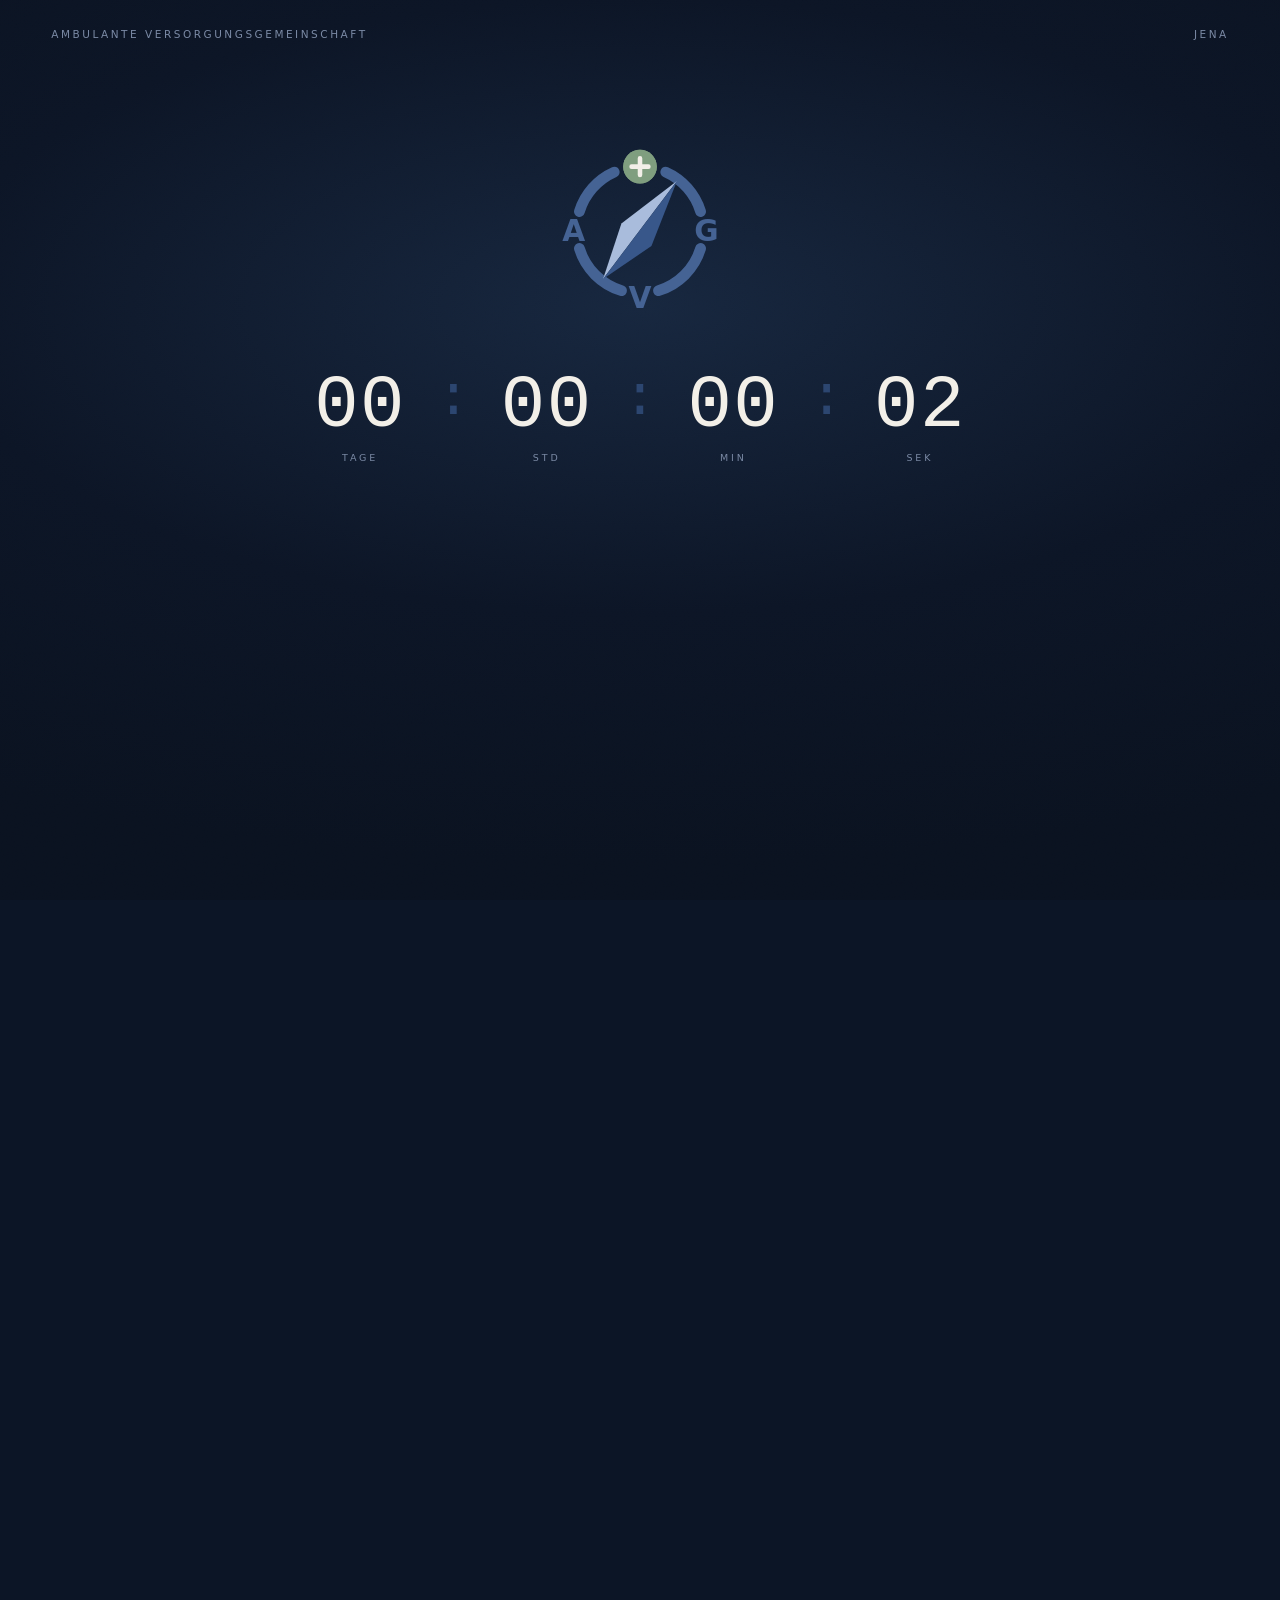
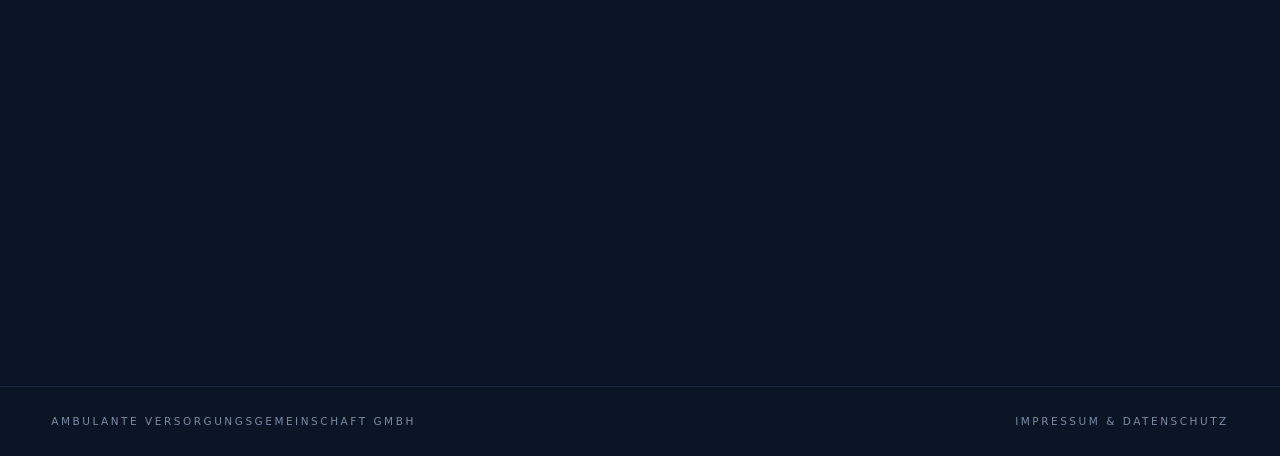
==== commit 05b7dfa5: "Impressum auch während des Countdowns erreichbar Die Fußzeile war bis zur Enthüllung ausgeblendet. D" ====
--- a/index.html
+++ b/index.html
@@ -156,7 +156,8 @@
   .inhalt{opacity:0;transform:translateY(22px);transition:opacity .9s ease,transform .9s cubic-bezier(.2,.8,.25,1)}
   body.p-fertig .inhalt{opacity:1;transform:none}
   body:not(.p-fertig) .inhalt{pointer-events:none}
-  body:not(.p-fertig) footer.meta{opacity:0;pointer-events:none}
+  /* Die Fusszeile bleibt in jeder Phase sichtbar: das Impressum muss nach
+     § 5 DDG staendig erreichbar sein, auch waehrend der Countdown laeuft. */
 
   .blitz{position:fixed;inset:0;z-index:4;pointer-events:none;background:#A8C5A8;opacity:0;mix-blend-mode:screen}
   body.p-schluss .blitz{animation:blitzen 1.2s ease-out 2.4s}
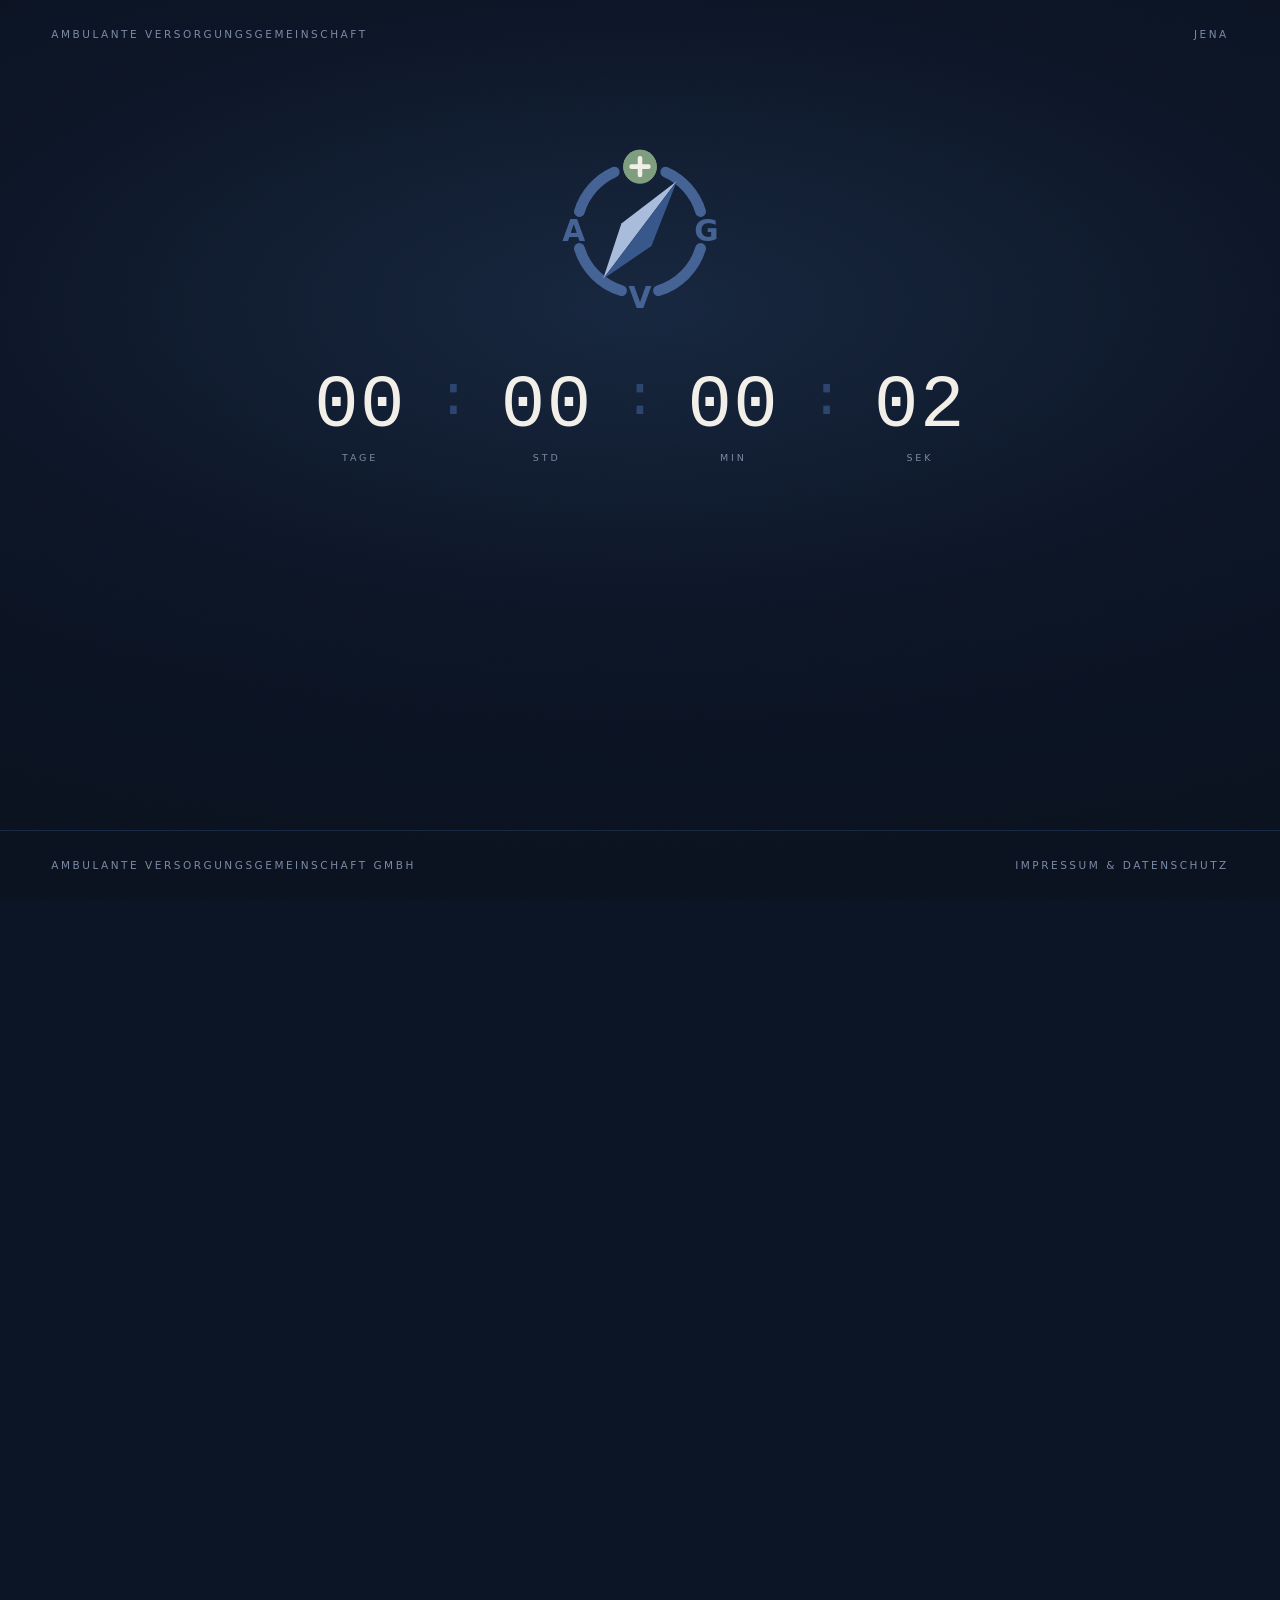
==== commit d434c309: "Fußzeile während des Countdowns an den unteren Rand heften Die Seite ist in dieser Phase auf 100dvh " ====
--- a/index.html
+++ b/index.html
@@ -158,6 +158,10 @@
   body:not(.p-fertig) .inhalt{pointer-events:none}
   /* Die Fusszeile bleibt in jeder Phase sichtbar: das Impressum muss nach
      § 5 DDG staendig erreichbar sein, auch waehrend der Countdown laeuft. */
+  /* Solange der Countdown laeuft, ist die Seite auf 100dvh beschnitten und die
+     noch unsichtbaren Kacheln draengen die Fusszeile darunter. Deshalb heftet
+     sie in dieser Phase an den unteren Rand. */
+  body.laeuft footer.meta{position:fixed;left:0;right:0;bottom:0;z-index:5}
 
   .blitz{position:fixed;inset:0;z-index:4;pointer-events:none;background:#A8C5A8;opacity:0;mix-blend-mode:screen}
   body.p-schluss .blitz{animation:blitzen 1.2s ease-out 2.4s}
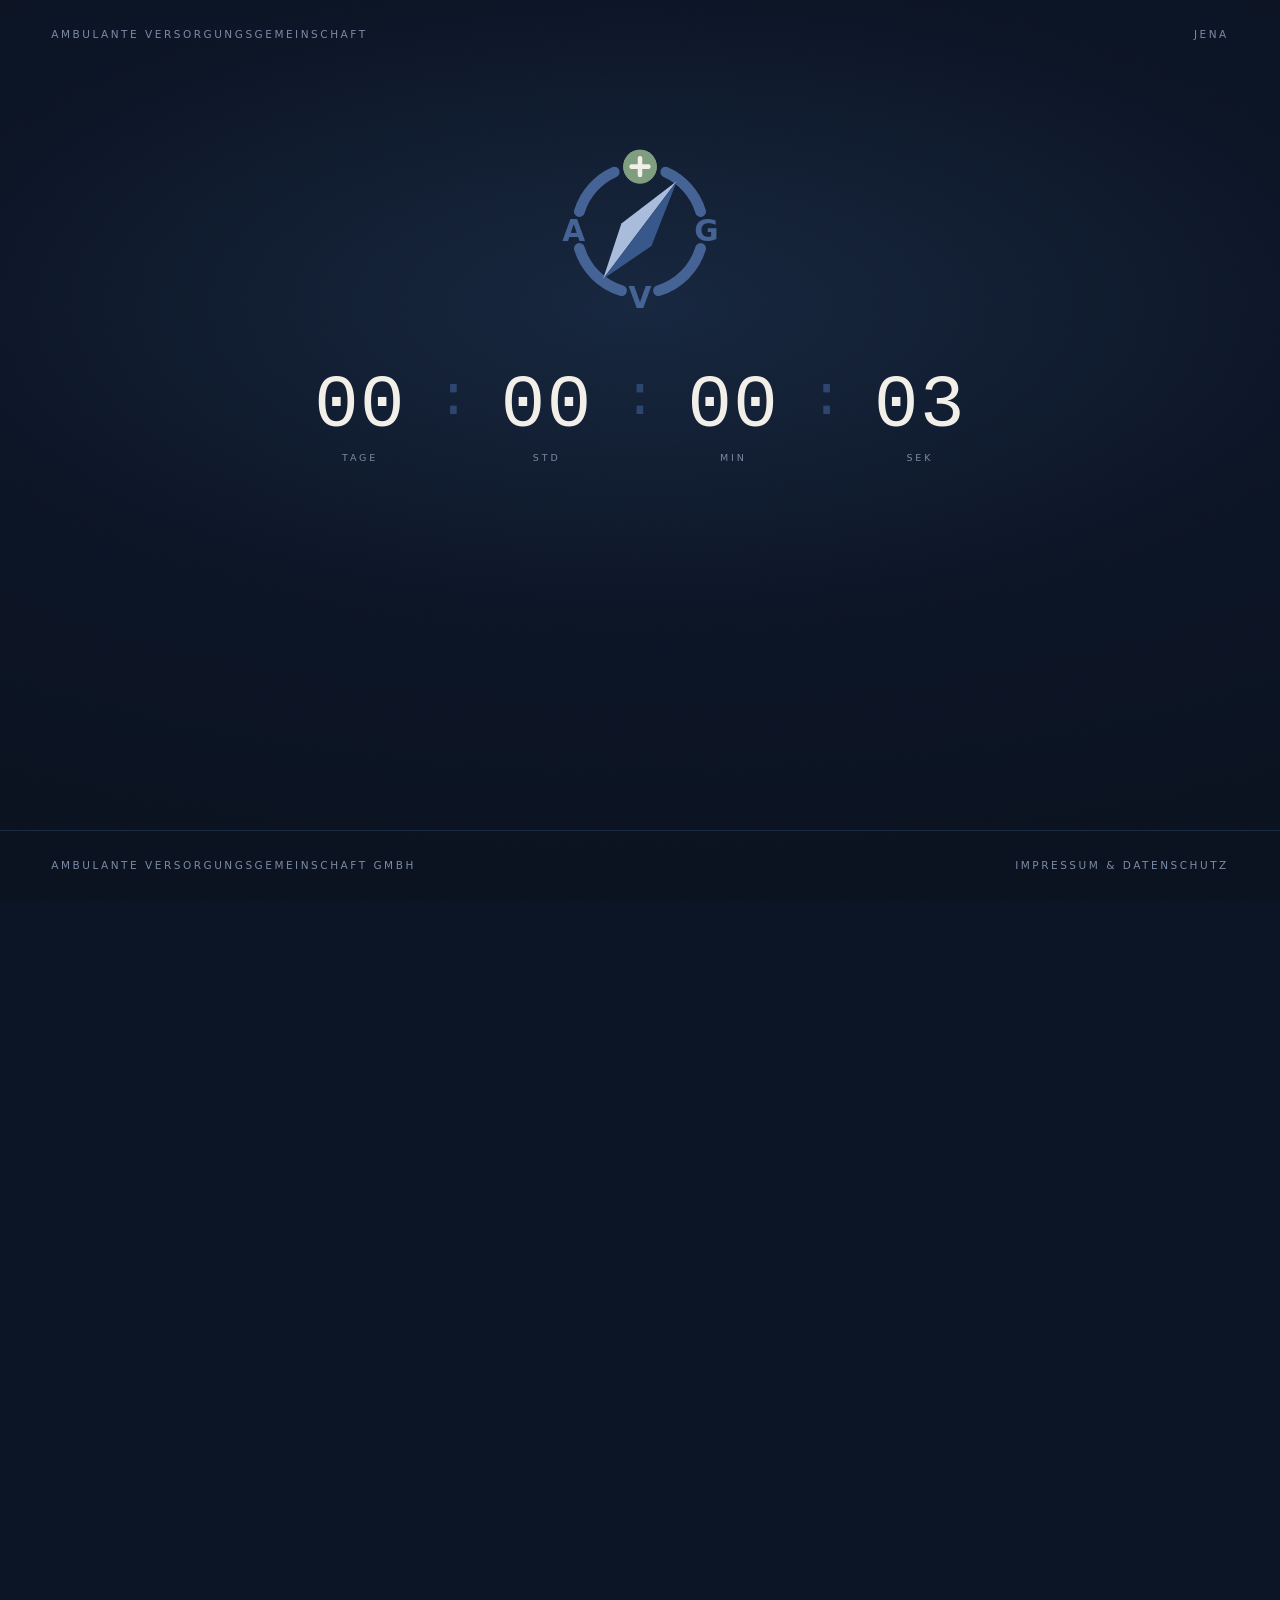
==== commit b56e88c9: "AVG-Landing: Satzbau in der Knebelvertrags-Kachel korrigiert; Easteregg zeigt nur noch ein grosses V" ====
--- a/index.html
+++ b/index.html
@@ -321,6 +321,41 @@
     100%{opacity:0}
   }
 
+  /* Easteregg: ein Partner, groß, und daneben der Ausblick auf das, was folgt. */
+  .zulauf-eins{
+    display:flex;align-items:center;justify-content:center;
+    gap:clamp(18px,3.6vw,56px);padding:clamp(16px,4vw,56px);flex-wrap:wrap;
+  }
+  .puff-gross{
+    position:relative;opacity:1;
+    width:clamp(190px,32vw,430px);
+    padding:clamp(18px,2.4vw,34px) clamp(20px,2.8vw,44px);
+    border-radius:16px;
+    animation:puffGross 4.2s cubic-bezier(.2,.8,.3,1) forwards;
+  }
+  @keyframes puffGross{
+    0%{opacity:0;transform:scale(.34) rotate(-9deg)}
+    14%{opacity:1;transform:scale(1) rotate(0deg)}
+    86%{opacity:1;transform:scale(1) rotate(0deg)}
+    100%{opacity:0;transform:scale(.94) translateY(-16px)}
+  }
+  .ruf-neben{
+    position:static;left:auto;top:auto;transform:none;white-space:normal;
+    max-width:min(28ch,42vw);text-align:left;
+    font-size:clamp(20px,3.2vw,42px);
+    animation:rufNeben 4.2s ease-out forwards;
+  }
+  @keyframes rufNeben{
+    0%{opacity:0;transform:translateX(-20px)}
+    20%{opacity:1;transform:none}
+    86%{opacity:1;transform:none}
+    100%{opacity:0;transform:translateY(-8px)}
+  }
+  @media (max-width:760px){
+    .zulauf-eins{flex-direction:column;gap:clamp(14px,3vw,24px)}
+    .ruf-neben{text-align:center;max-width:min(28ch,86vw)}
+  }
+
   @media (max-width:560px){
     footer.meta{flex-direction:column;align-items:flex-start;gap:7px}
     .panel dl{grid-template-columns:1fr;gap:3px 0}
@@ -476,7 +511,7 @@
   /* -------------------------------------------------------- Kacheln ----- */
   var FRAGEN = [
     { f: "Warum können Praxen ihre Daten nicht einfach von einem System ins nächste mitnehmen?",
-      g: "Wir glauben an offene Schnittstellen. Und gegen Knebelverträge." },
+      g: "Wir glauben an Flexibilität, nicht an Knebelverträge." },
     { f: "Wie bringt man die Einfachheit zentraler Plattformen mit lokalen Versorgungskonzepten zusammen?",
       g: "Wir glauben an individuelle Konfiguration auf standardisierten Prozessen." },
     { f: "Wer entscheidet eigentlich, welchen Weg ein Patient durch die Versorgung nimmt?",
@@ -710,33 +745,26 @@
     laeuftZulauf = true;
 
     var buehne = document.createElement("div");
-    buehne.className = "zulauf";
+    buehne.className = "zulauf zulauf-eins";
     buehne.setAttribute("aria-hidden", "true");
 
-    var anzahl = window.innerWidth < 700 ? 14 : 24;
-    for(var i = 0; i < anzahl; i++){
-      var p = document.createElement("div");
-      p.className = "puff";
-      var breit = logoDa ? (170 + Math.random() * 120) : (54 + Math.random() * 46);
-      p.style.width = breit + "px";
-      p.style.left = (Math.random() * 82 + 3) + "%";
-      p.style.top = (Math.random() * 76 + 8) + "%";
-      p.style.animationDelay = (Math.random() * 1.2).toFixed(2) + "s";
-
-      if(logoDa){
-        var img = document.createElement("img");
-        img.src = PARTNERLOGO;
-        img.alt = "";
-        p.appendChild(img);
-      } else {
-        p.innerHTML = EIGENES_SIGNET;
-      }
-      buehne.appendChild(p);
+    /* Bewusst genau ein Partner, dafür groß. Die nächsten folgen noch. */
+    var p = document.createElement("div");
+    p.className = "puff puff-gross";
+
+    if(logoDa){
+      var img = document.createElement("img");
+      img.src = PARTNERLOGO;
+      img.alt = "";
+      p.appendChild(img);
+    } else {
+      p.innerHTML = EIGENES_SIGNET;
     }
+    buehne.appendChild(p);
 
     var ruf = document.createElement("div");
-    ruf.className = "ruf";
-    ruf.innerHTML = "Und es werden mehr.<small>More coming soon</small>";
+    ruf.className = "ruf ruf-neben";
+    ruf.innerHTML = "Weitere Verbände folgen bald.<small>More coming soon</small>";
     buehne.appendChild(ruf);
 
     document.body.appendChild(buehne);
